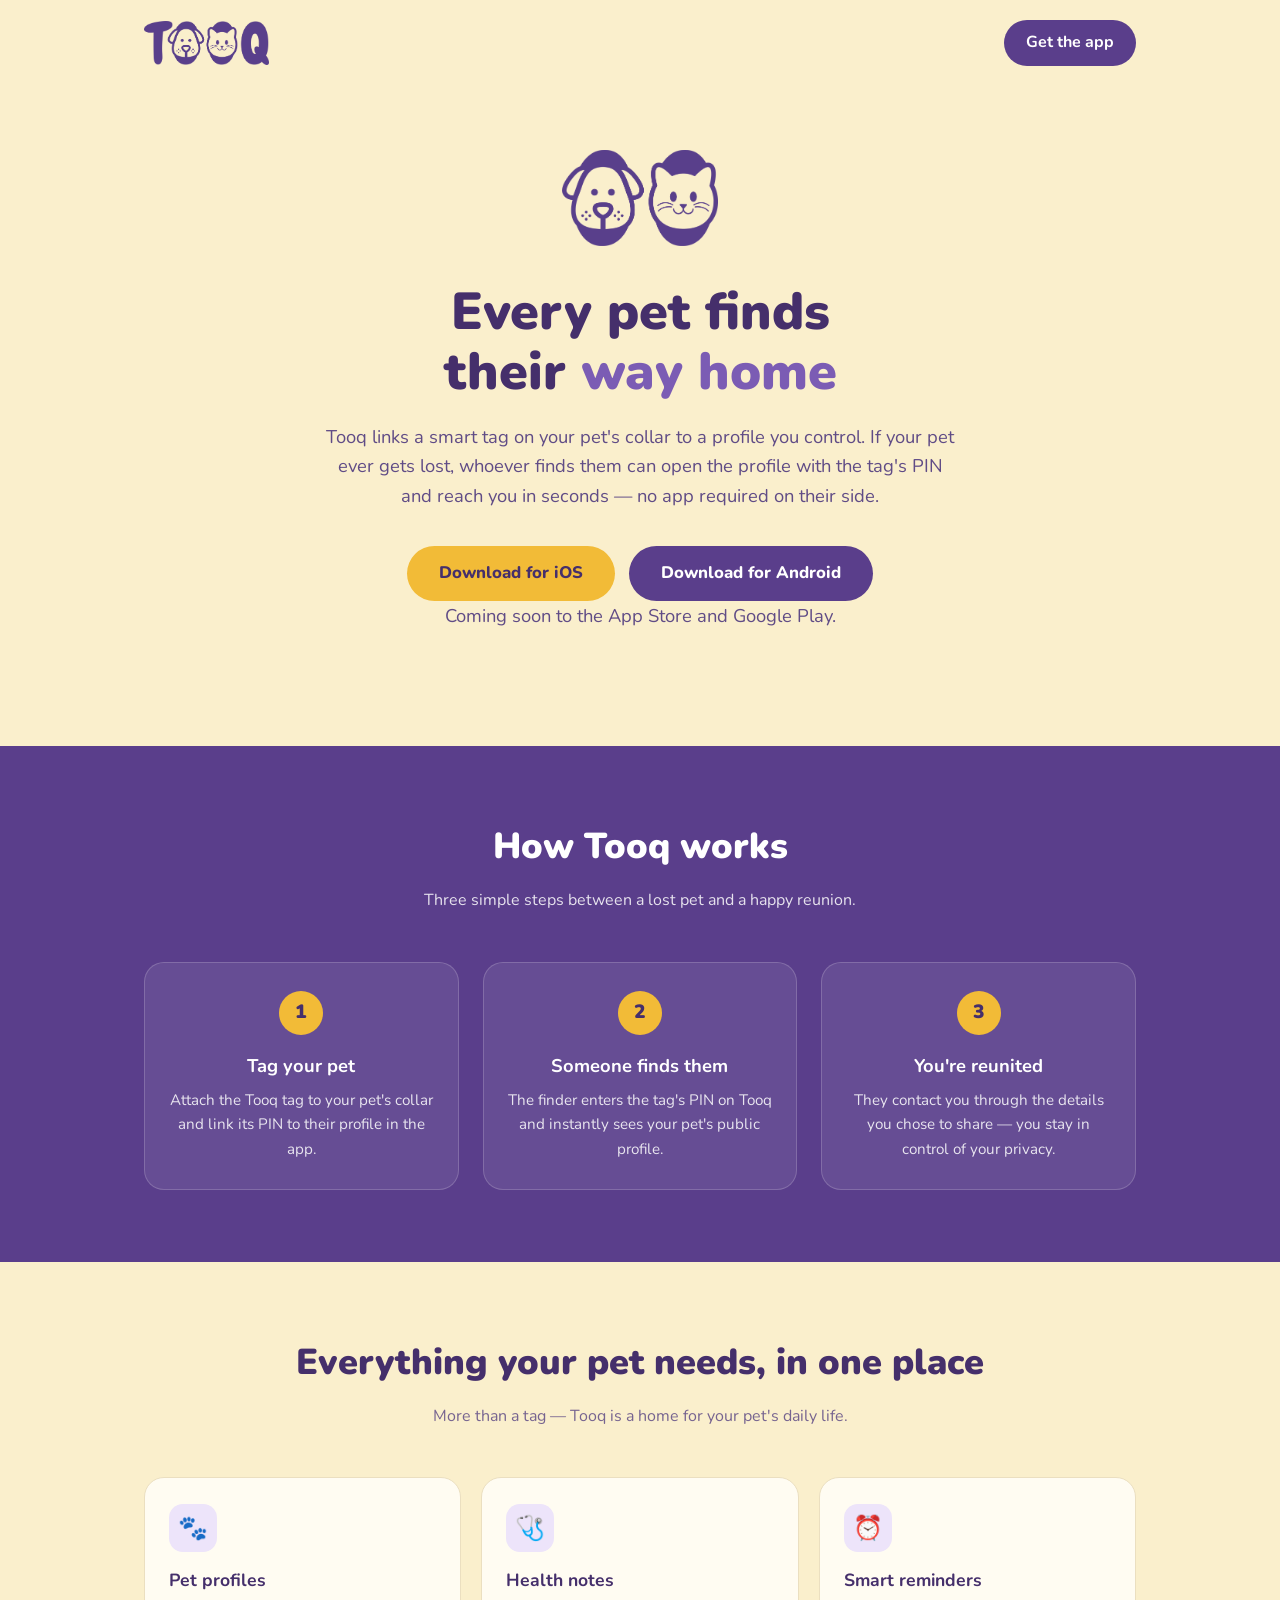
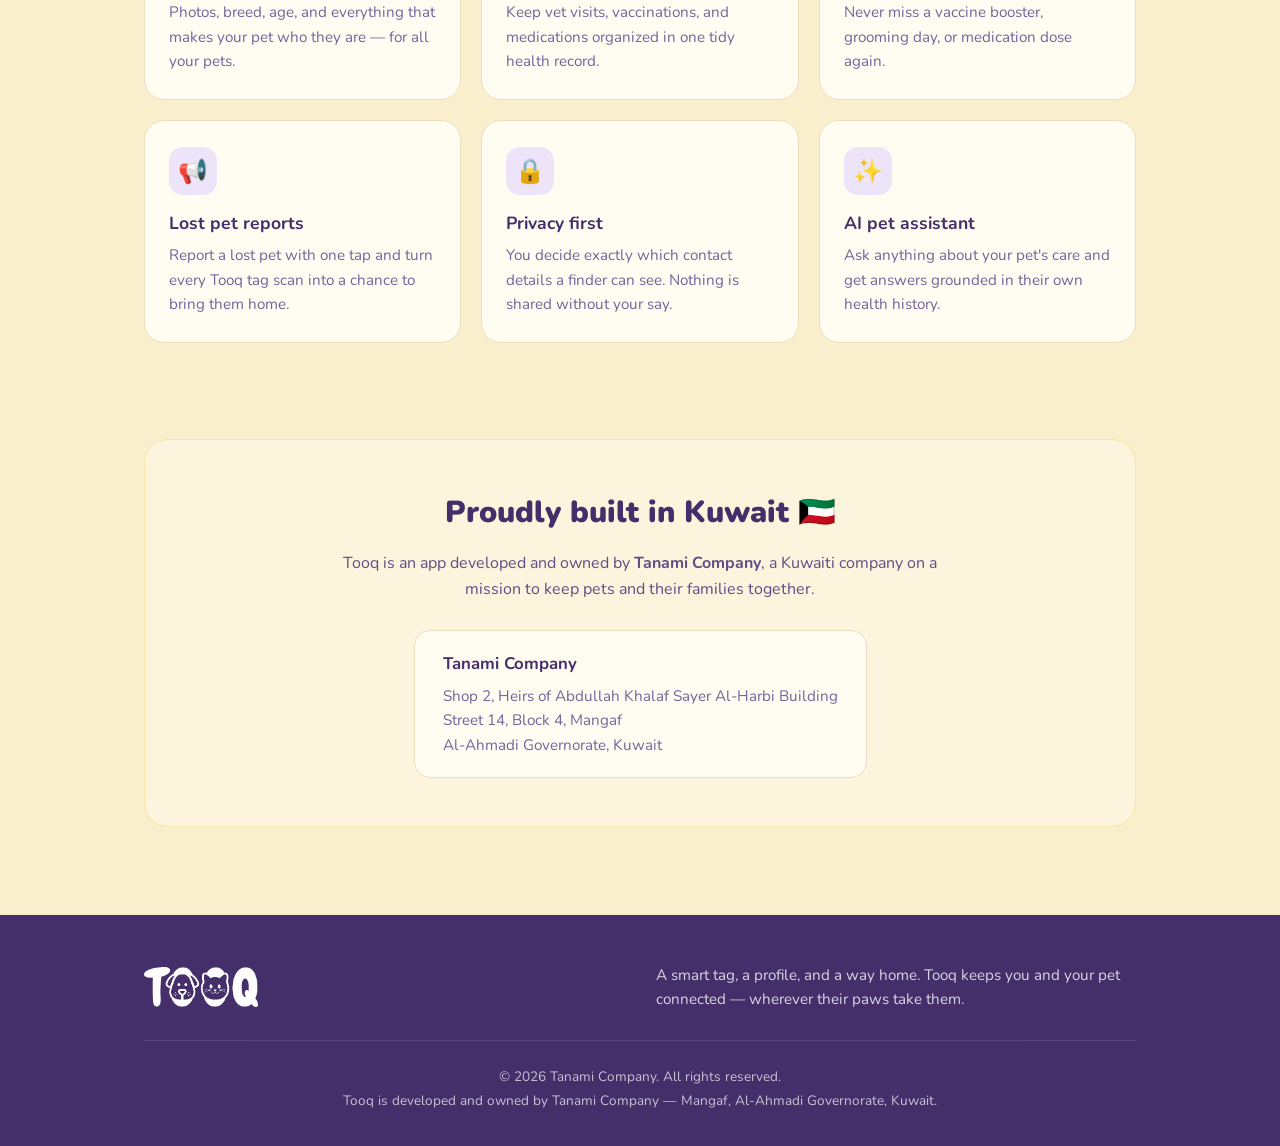
==== index.html @ 0900f96e "Tooq landing page Static landing page for the Tooq pet tracker app, served via GitHub Pages.  Co-Aut" ====
<!DOCTYPE html>
<html lang="en">
<head>
  <meta charset="UTF-8">
  <meta name="viewport" content="width=device-width, initial-scale=1.0">
  <title>Tooq — Every pet finds their way home</title>
  <meta name="description" content="Tooq is a pet tracking app: a smart tag on your pet's collar links to a public profile so whoever finds them can reach you in seconds. Developed and owned by Tanami Company, Kuwait.">
  <link rel="icon" type="image/png" href="assets/app_icon.png">
  <link rel="preconnect" href="https://fonts.googleapis.com">
  <link rel="preconnect" href="https://fonts.gstatic.com" crossorigin>
  <link href="https://fonts.googleapis.com/css2?family=Nunito:wght@400;600;700;800;900&display=swap" rel="stylesheet">
  <style>
    :root {
      --primary-dark: #452F6B;
      --primary: #5A3E8B;
      --primary-light: #7B5CB4;
      --primary-pale: #EDE4FA;
      --accent: #F2BB37;
      --accent-pale: #FCF4DC;
      --accent-soft: #F8E5A9;
      --cream: #FAEFCC;
      --card: #FFFCF2;
      --surface: #FBF5E4;
      --border-light: #EBDFC0;
      --text-secondary: #604C86;
      --text-body: #75639A;
    }

    * { margin: 0; padding: 0; box-sizing: border-box; }

    body {
      font-family: "Nunito", "Segoe UI", system-ui, sans-serif;
      background: var(--cream);
      color: var(--primary-dark);
      line-height: 1.6;
    }

    img { max-width: 100%; }

    .container {
      max-width: 1040px;
      margin: 0 auto;
      padding: 0 24px;
    }

    /* ---------- header ---------- */
    header {
      padding: 20px 0;
    }
    header .container {
      display: flex;
      align-items: center;
      justify-content: space-between;
    }
    .header-logo { height: 44px; width: auto; }
    .header-cta {
      background: var(--primary);
      color: #fff;
      text-decoration: none;
      font-weight: 700;
      padding: 10px 22px;
      border-radius: 999px;
      transition: background 0.15s ease;
    }
    .header-cta:hover { background: var(--primary-dark); }

    /* ---------- hero ---------- */
    .hero {
      padding: 64px 0 80px;
      text-align: center;
    }
    .hero-mark { height: 96px; width: auto; margin-bottom: 28px; }
    .hero h1 {
      font-size: clamp(2rem, 5vw, 3.25rem);
      font-weight: 900;
      line-height: 1.15;
      max-width: 720px;
      margin: 0 auto 20px;
    }
    .hero h1 span { color: var(--primary-light); }
    .hero p {
      font-size: 1.15rem;
      color: var(--text-secondary);
      max-width: 640px;
      margin: 0 auto 36px;
    }
    .hero-buttons {
      display: flex;
      gap: 14px;
      justify-content: center;
      flex-wrap: wrap;
    }
    .btn-primary, .btn-secondary {
      display: inline-block;
      text-decoration: none;
      font-weight: 800;
      padding: 14px 32px;
      border-radius: 999px;
      font-size: 1.05rem;
      transition: transform 0.12s ease, background 0.15s ease;
    }
    .btn-primary {
      background: var(--accent);
      color: var(--primary-dark);
    }
    .btn-primary:hover { transform: translateY(-2px); }
    .btn-secondary {
      background: var(--primary);
      color: #fff;
    }
    .btn-secondary:hover { background: var(--primary-dark); transform: translateY(-2px); }
    .hero-note {
      margin-top: 16px;
      font-size: 0.9rem;
      color: var(--text-body);
    }

    /* ---------- how it works ---------- */
    .how {
      background: var(--primary);
      color: #fff;
      padding: 72px 0;
    }
    .section-title {
      text-align: center;
      font-size: clamp(1.6rem, 3.5vw, 2.25rem);
      font-weight: 900;
      margin-bottom: 12px;
    }
    .section-sub {
      text-align: center;
      max-width: 560px;
      margin: 0 auto 48px;
      opacity: 0.85;
    }
    .steps {
      display: grid;
      grid-template-columns: repeat(auto-fit, minmax(240px, 1fr));
      gap: 24px;
    }
    .step {
      background: rgba(255, 255, 255, 0.08);
      border: 1px solid rgba(255, 255, 255, 0.18);
      border-radius: 20px;
      padding: 28px 24px;
      text-align: center;
    }
    .step-number {
      display: inline-flex;
      align-items: center;
      justify-content: center;
      width: 44px;
      height: 44px;
      border-radius: 50%;
      background: var(--accent);
      color: var(--primary-dark);
      font-weight: 900;
      font-size: 1.2rem;
      margin-bottom: 16px;
    }
    .step h3 { font-size: 1.15rem; margin-bottom: 8px; }
    .step p { font-size: 0.95rem; opacity: 0.85; }

    /* ---------- features ---------- */
    .features { padding: 72px 0; }
    .features .section-sub { color: var(--text-secondary); }
    .feature-grid {
      display: grid;
      grid-template-columns: repeat(auto-fit, minmax(280px, 1fr));
      gap: 20px;
    }
    .feature {
      background: var(--card);
      border: 1px solid var(--border-light);
      border-radius: 20px;
      padding: 26px 24px;
    }
    .feature-icon {
      display: inline-flex;
      align-items: center;
      justify-content: center;
      width: 48px;
      height: 48px;
      border-radius: 14px;
      background: var(--primary-pale);
      font-size: 1.5rem;
      margin-bottom: 14px;
    }
    .feature h3 { font-size: 1.1rem; margin-bottom: 6px; }
    .feature p { font-size: 0.95rem; color: var(--text-body); }

    /* ---------- about tanami ---------- */
    .about {
      padding: 24px 0 88px;
    }
    .about-card {
      background: var(--accent-pale);
      border: 1px solid var(--accent-soft);
      border-radius: 24px;
      padding: 48px 40px;
      text-align: center;
    }
    .about-card h2 {
      font-size: clamp(1.4rem, 3vw, 1.9rem);
      font-weight: 900;
      margin-bottom: 14px;
    }
    .about-card > p {
      color: var(--text-secondary);
      max-width: 640px;
      margin: 0 auto 28px;
    }
    .about-address {
      display: inline-block;
      background: var(--card);
      border: 1px solid var(--border-light);
      border-radius: 16px;
      padding: 20px 28px;
      text-align: left;
    }
    .about-address strong {
      display: block;
      margin-bottom: 6px;
      font-size: 1.05rem;
    }
    .about-address p {
      font-size: 0.95rem;
      color: var(--text-body);
    }

    /* ---------- footer ---------- */
    footer {
      background: var(--primary-dark);
      color: #fff;
      padding: 48px 0 32px;
    }
    .footer-top {
      display: flex;
      align-items: center;
      justify-content: space-between;
      gap: 24px;
      flex-wrap: wrap;
      margin-bottom: 28px;
    }
    .footer-logo { height: 40px; width: auto; }
    .footer-top p {
      font-size: 0.95rem;
      opacity: 0.8;
      max-width: 480px;
    }
    .footer-legal {
      border-top: 1px solid rgba(255, 255, 255, 0.15);
      padding-top: 24px;
      font-size: 0.85rem;
      opacity: 0.7;
      line-height: 1.8;
      text-align: center;
    }
  </style>
</head>
<body>

  <header>
    <div class="container">
      <img class="header-logo" src="assets/wordmark_purple.png" alt="Tooq">
      <a class="header-cta" href="#get-the-app">Get the app</a>
    </div>
  </header>

  <section class="hero">
    <div class="container">
      <img class="hero-mark" src="assets/mark_purple.png" alt="Tooq dog and cat mark">
      <h1>Every pet finds<br>their <span>way home</span></h1>
      <p>
        Tooq links a smart tag on your pet's collar to a profile you control.
        If your pet ever gets lost, whoever finds them can open the profile with
        the tag's PIN and reach you in seconds — no app required on their side.
      </p>
      <div class="hero-buttons" id="get-the-app">
        <a class="btn-primary" href="#">Download for iOS</a>
        <a class="btn-secondary" href="#">Download for Android</a>
      </div>
      <p class="hero-note">Coming soon to the App Store and Google Play.</p>
    </div>
  </section>

  <section class="how">
    <div class="container">
      <h2 class="section-title">How Tooq works</h2>
      <p class="section-sub">Three simple steps between a lost pet and a happy reunion.</p>
      <div class="steps">
        <div class="step">
          <div class="step-number">1</div>
          <h3>Tag your pet</h3>
          <p>Attach the Tooq tag to your pet's collar and link its PIN to their profile in the app.</p>
        </div>
        <div class="step">
          <div class="step-number">2</div>
          <h3>Someone finds them</h3>
          <p>The finder enters the tag's PIN on Tooq and instantly sees your pet's public profile.</p>
        </div>
        <div class="step">
          <div class="step-number">3</div>
          <h3>You're reunited</h3>
          <p>They contact you through the details you chose to share — you stay in control of your privacy.</p>
        </div>
      </div>
    </div>
  </section>

  <section class="features">
    <div class="container">
      <h2 class="section-title">Everything your pet needs, in one place</h2>
      <p class="section-sub">More than a tag — Tooq is a home for your pet's daily life.</p>
      <div class="feature-grid">
        <div class="feature">
          <div class="feature-icon">🐾</div>
          <h3>Pet profiles</h3>
          <p>Photos, breed, age, and everything that makes your pet who they are — for all your pets.</p>
        </div>
        <div class="feature">
          <div class="feature-icon">🩺</div>
          <h3>Health notes</h3>
          <p>Keep vet visits, vaccinations, and medications organized in one tidy health record.</p>
        </div>
        <div class="feature">
          <div class="feature-icon">⏰</div>
          <h3>Smart reminders</h3>
          <p>Never miss a vaccine booster, grooming day, or medication dose again.</p>
        </div>
        <div class="feature">
          <div class="feature-icon">📢</div>
          <h3>Lost pet reports</h3>
          <p>Report a lost pet with one tap and turn every Tooq tag scan into a chance to bring them home.</p>
        </div>
        <div class="feature">
          <div class="feature-icon">🔒</div>
          <h3>Privacy first</h3>
          <p>You decide exactly which contact details a finder can see. Nothing is shared without your say.</p>
        </div>
        <div class="feature">
          <div class="feature-icon">✨</div>
          <h3>AI pet assistant</h3>
          <p>Ask anything about your pet's care and get answers grounded in their own health history.</p>
        </div>
      </div>
    </div>
  </section>

  <section class="about">
    <div class="container">
      <div class="about-card">
        <h2>Proudly built in Kuwait 🇰🇼</h2>
        <p>
          Tooq is an app developed and owned by <strong>Tanami Company</strong>,
          a Kuwaiti company on a mission to keep pets and their families together.
        </p>
        <div class="about-address">
          <strong>Tanami Company</strong>
          <p>
            Shop 2, Heirs of Abdullah Khalaf Sayer Al-Harbi Building<br>
            Street 14, Block 4, Mangaf<br>
            Al-Ahmadi Governorate, Kuwait
          </p>
        </div>
      </div>
    </div>
  </section>

  <footer>
    <div class="container">
      <div class="footer-top">
        <img class="footer-logo" src="assets/wordmark_white.png" alt="Tooq">
        <p>A smart tag, a profile, and a way home. Tooq keeps you and your pet connected — wherever their paws take them.</p>
      </div>
      <div class="footer-legal">
        © 2026 Tanami Company. All rights reserved.<br>
        Tooq is developed and owned by Tanami Company — Mangaf, Al-Ahmadi Governorate, Kuwait.
      </div>
    </div>
  </footer>

</body>
</html>
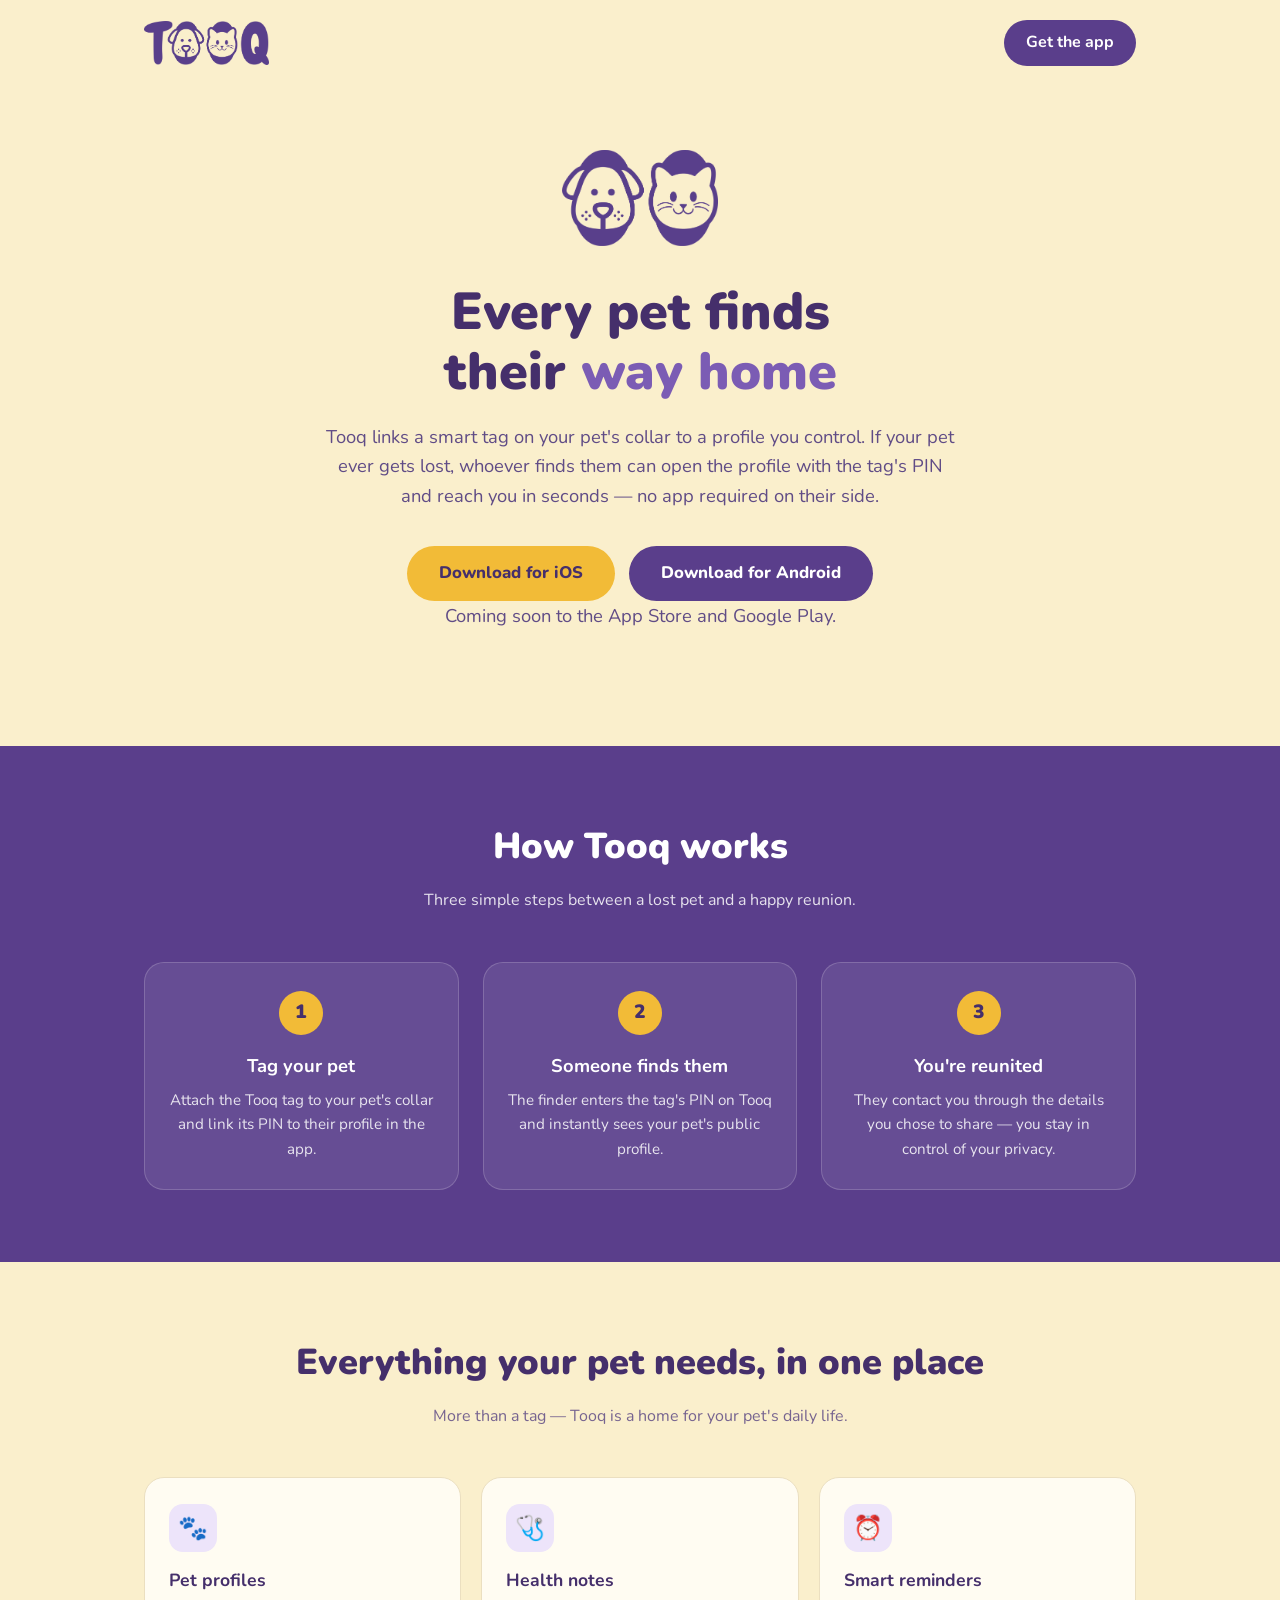
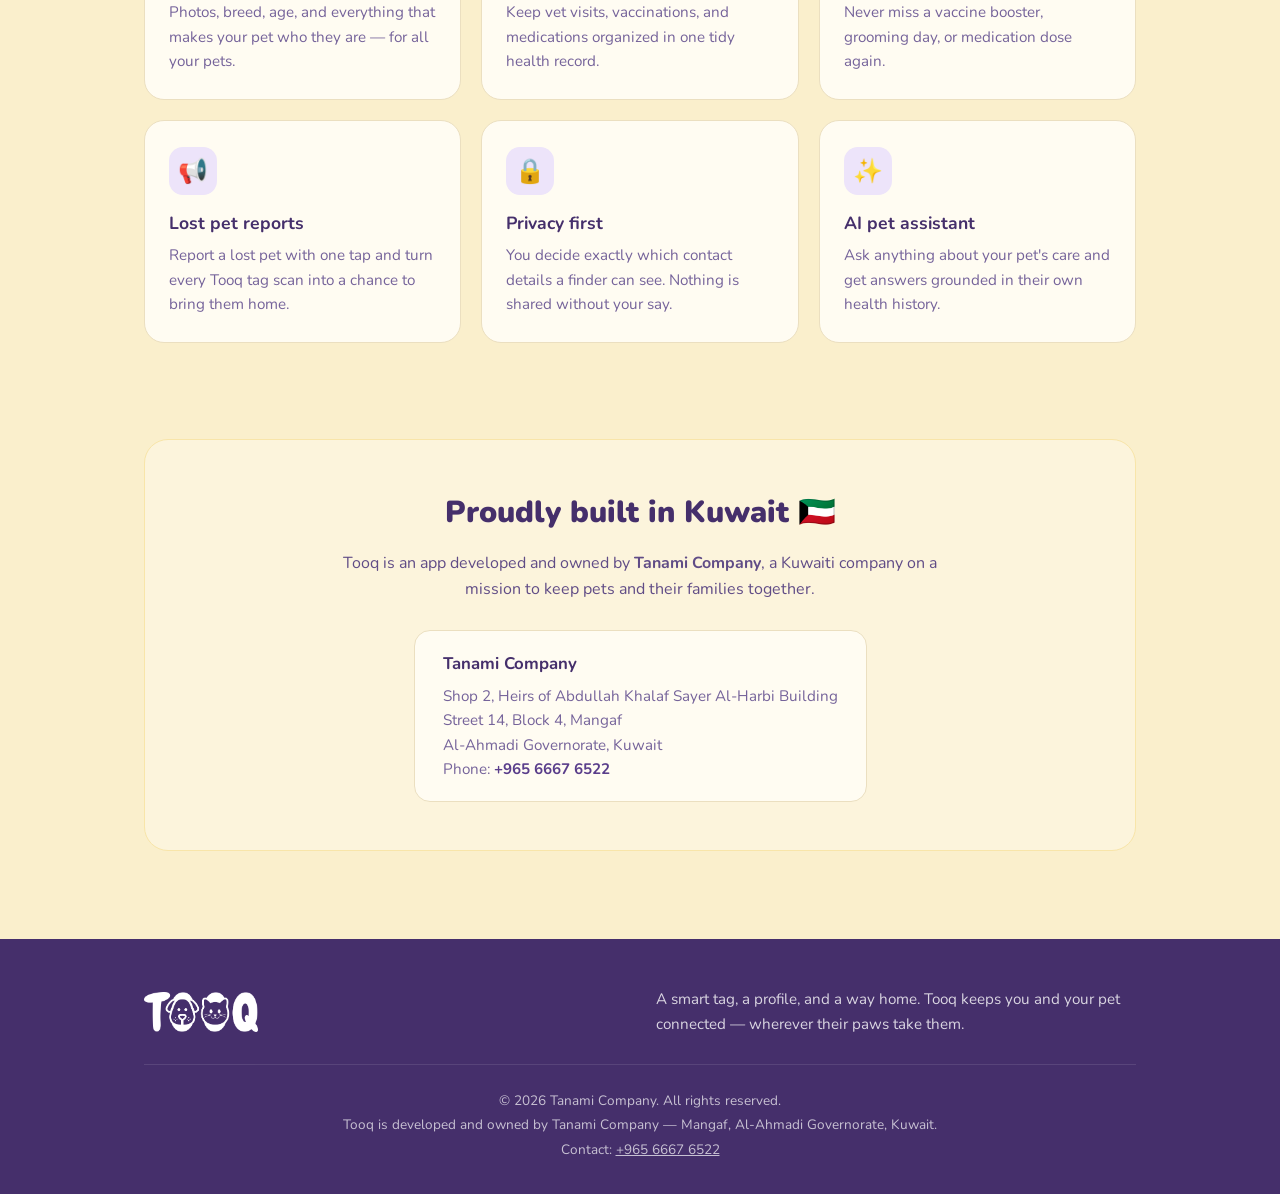
==== commit 827dda73: "Add Tanami contact phone number Co-Authored-By: Claude Fable 5 <noreply@anthropic.com>" ====
--- a/index.html
+++ b/index.html
@@ -227,6 +227,12 @@
       font-size: 0.95rem;
       color: var(--text-body);
     }
+    .about-address a {
+      color: var(--primary);
+      font-weight: 700;
+      text-decoration: none;
+    }
+    .about-address a:hover { text-decoration: underline; }
 
     /* ---------- footer ---------- */
     footer {
@@ -360,7 +366,8 @@
           <p>
             Shop 2, Heirs of Abdullah Khalaf Sayer Al-Harbi Building<br>
             Street 14, Block 4, Mangaf<br>
-            Al-Ahmadi Governorate, Kuwait
+            Al-Ahmadi Governorate, Kuwait<br>
+            Phone: <a href="tel:+96566676522">+965 6667 6522</a>
           </p>
         </div>
       </div>
@@ -375,7 +382,8 @@
       </div>
       <div class="footer-legal">
         © 2026 Tanami Company. All rights reserved.<br>
-        Tooq is developed and owned by Tanami Company — Mangaf, Al-Ahmadi Governorate, Kuwait.
+        Tooq is developed and owned by Tanami Company — Mangaf, Al-Ahmadi Governorate, Kuwait.<br>
+        Contact: <a href="tel:+96566676522" style="color: inherit;">+965 6667 6522</a>
       </div>
     </div>
   </footer>
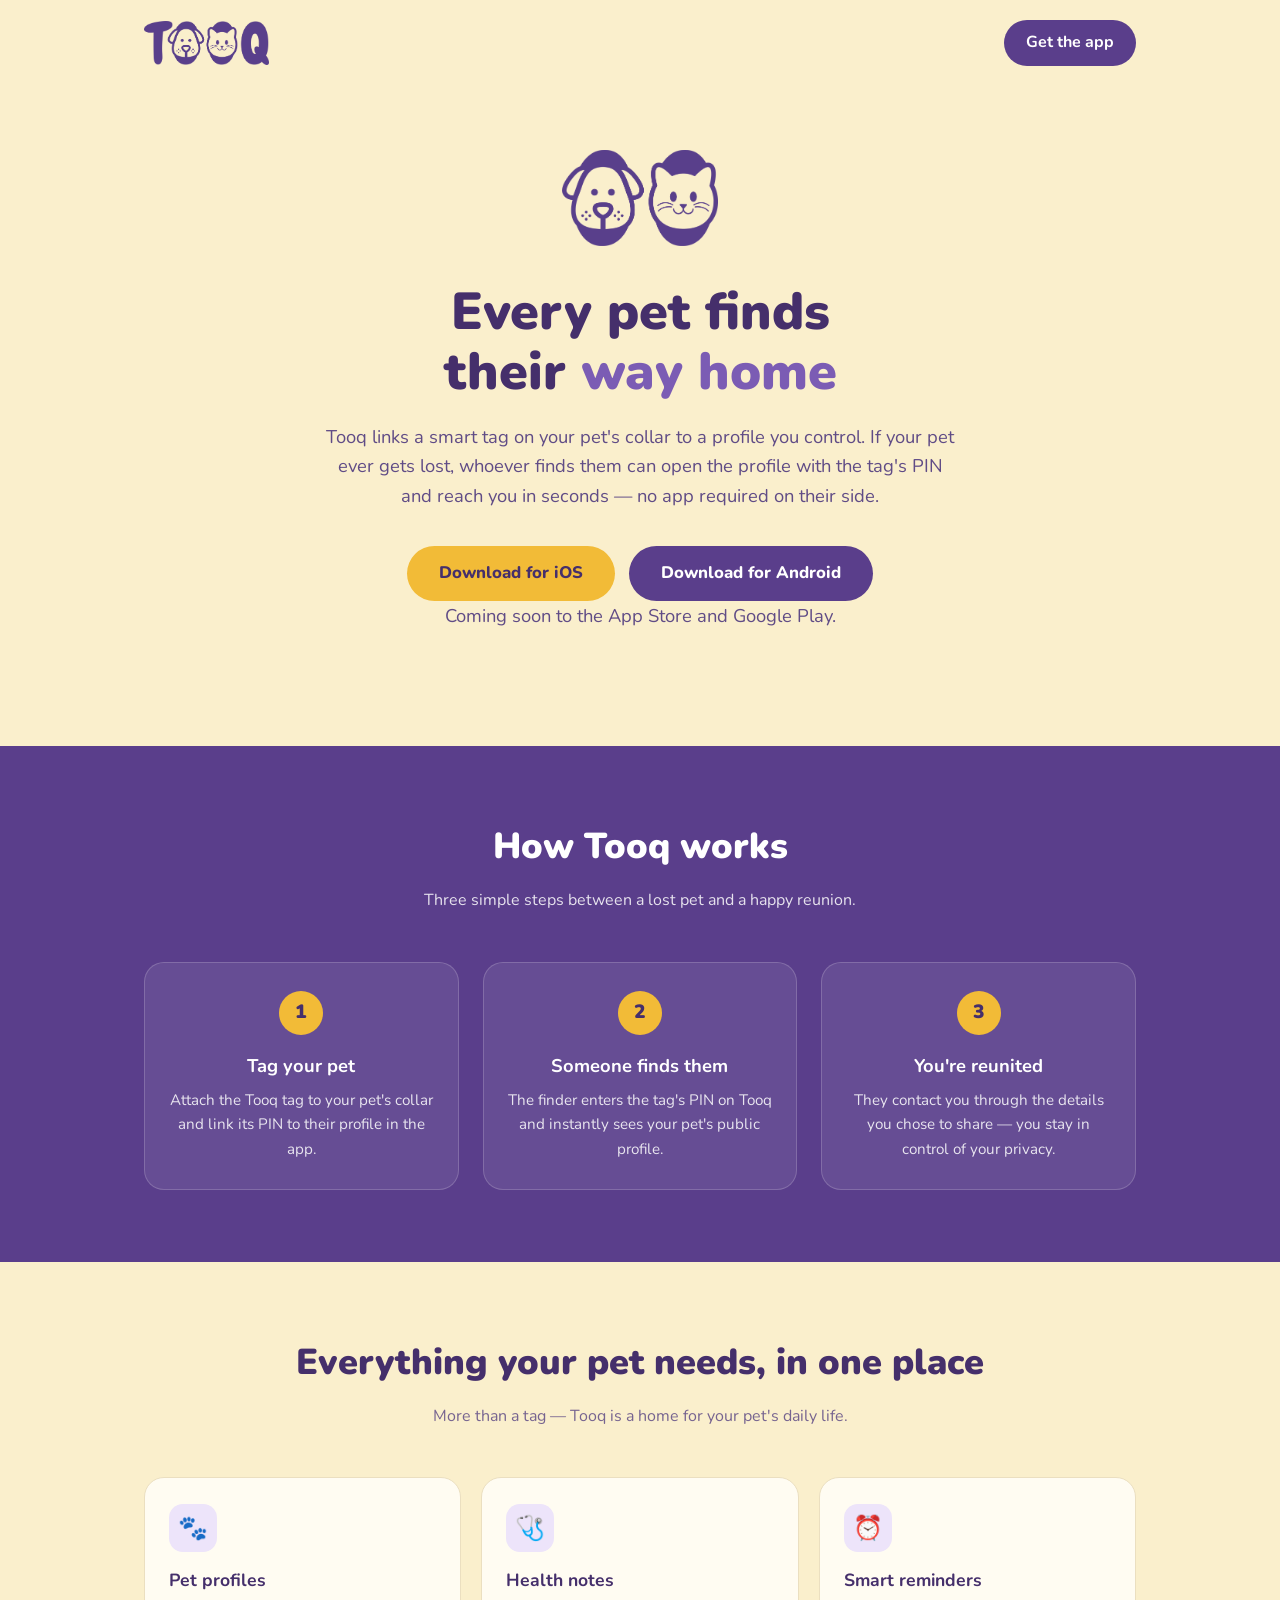
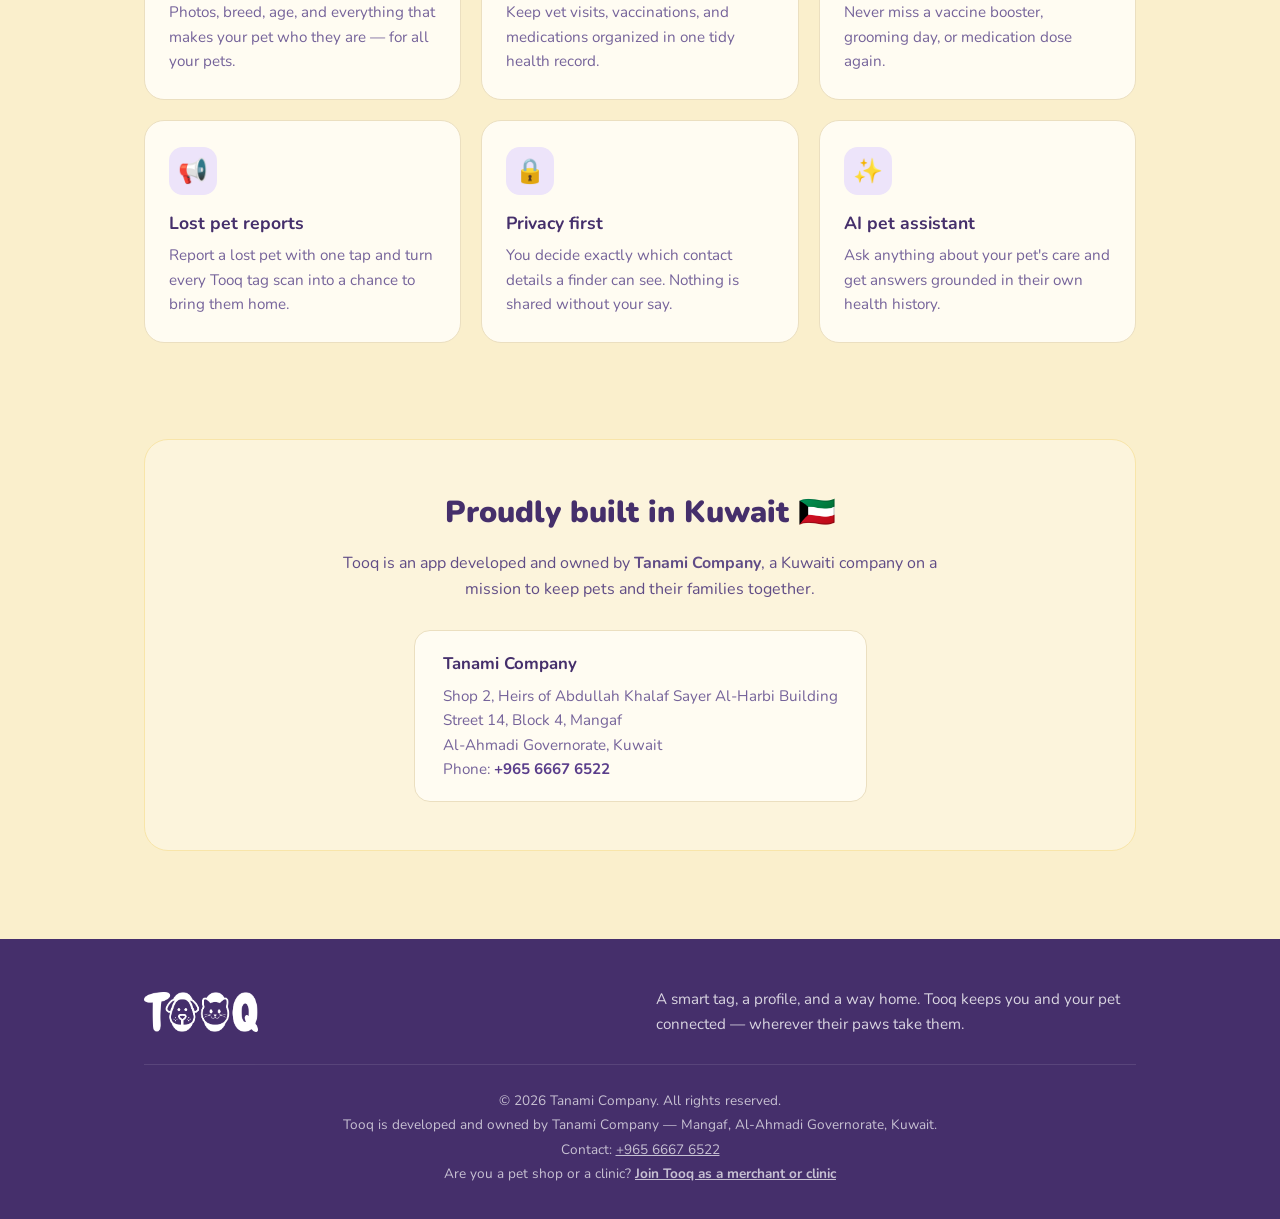
==== commit 7382b126: "merchant register" ====
--- a/index.html
+++ b/index.html
@@ -383,7 +383,8 @@
       <div class="footer-legal">
         © 2026 Tanami Company. All rights reserved.<br>
         Tooq is developed and owned by Tanami Company — Mangaf, Al-Ahmadi Governorate, Kuwait.<br>
-        Contact: <a href="tel:+96566676522" style="color: inherit;">+965 6667 6522</a>
+        Contact: <a href="tel:+96566676522" style="color: inherit;">+965 6667 6522</a><br>
+        Are you a pet shop or a clinic? <a href="register/" style="color: inherit; font-weight: 700;">Join Tooq as a merchant or clinic</a>
       </div>
     </div>
   </footer>
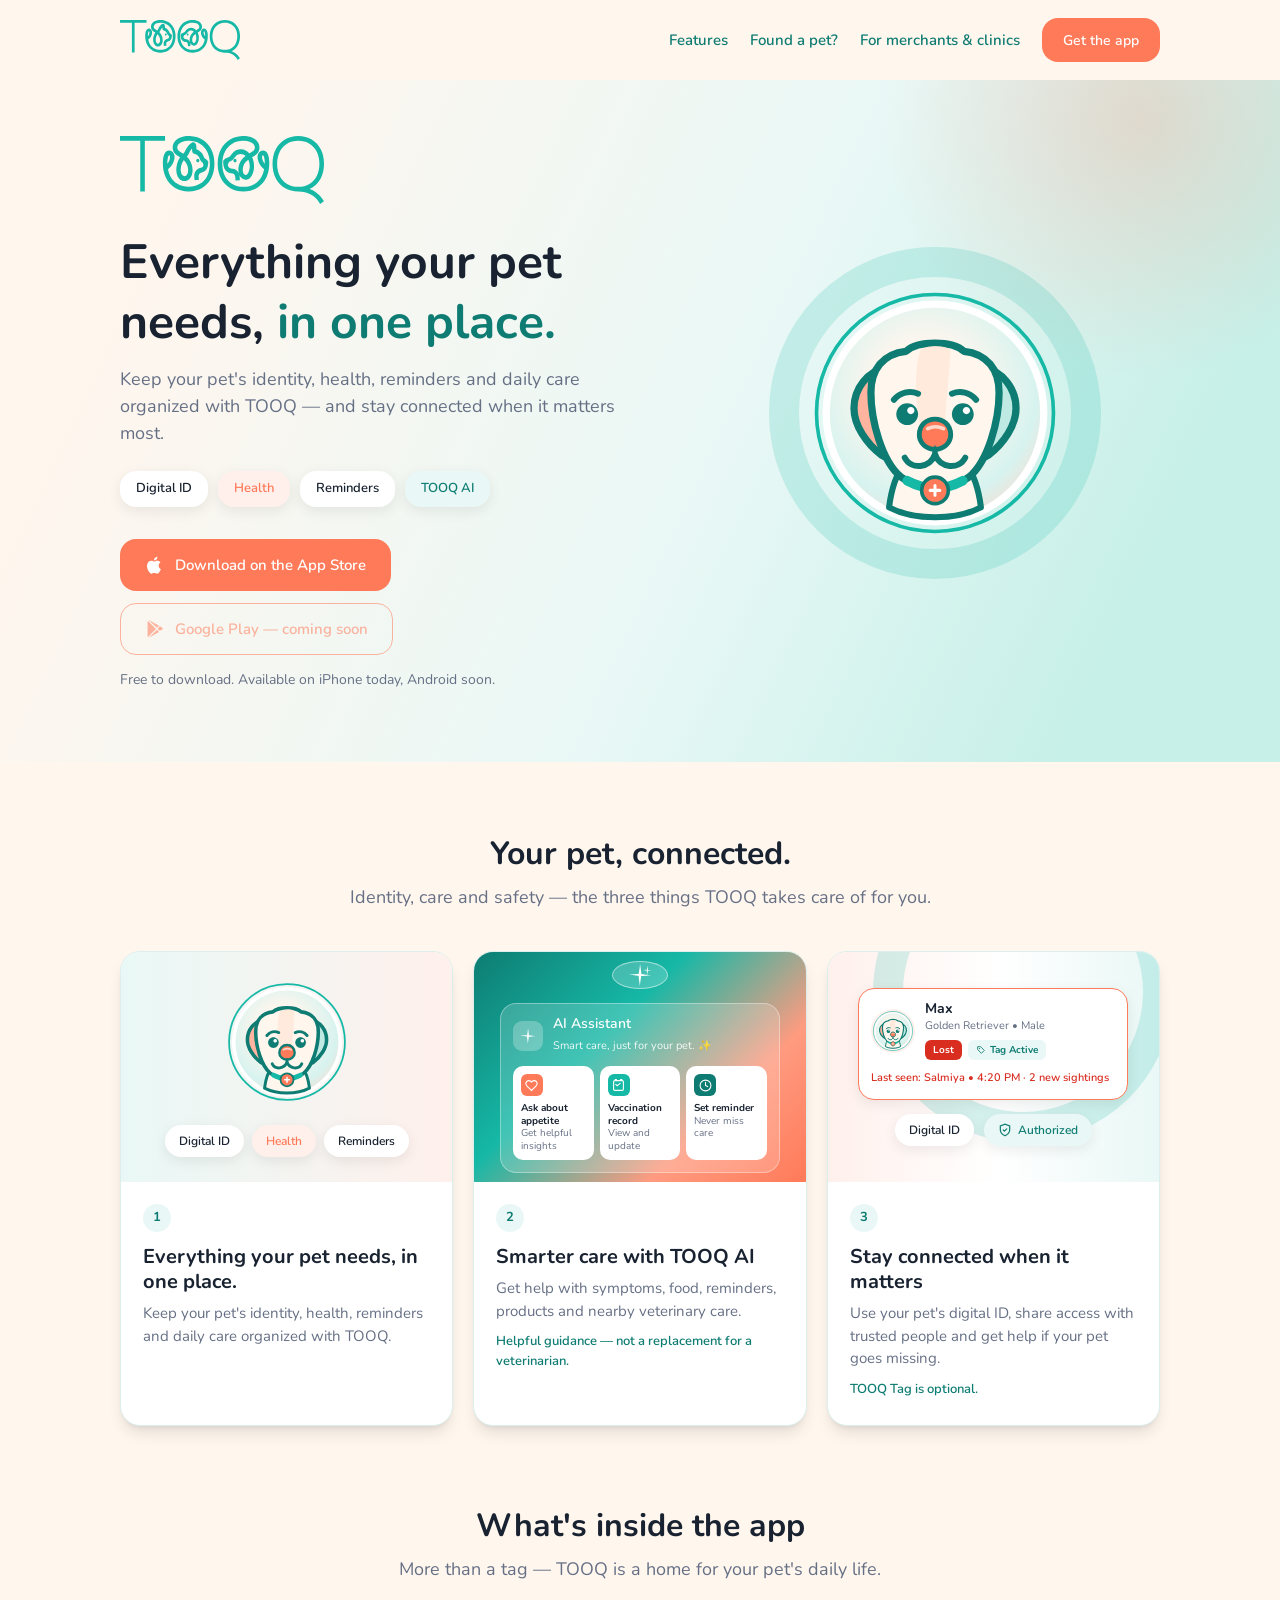
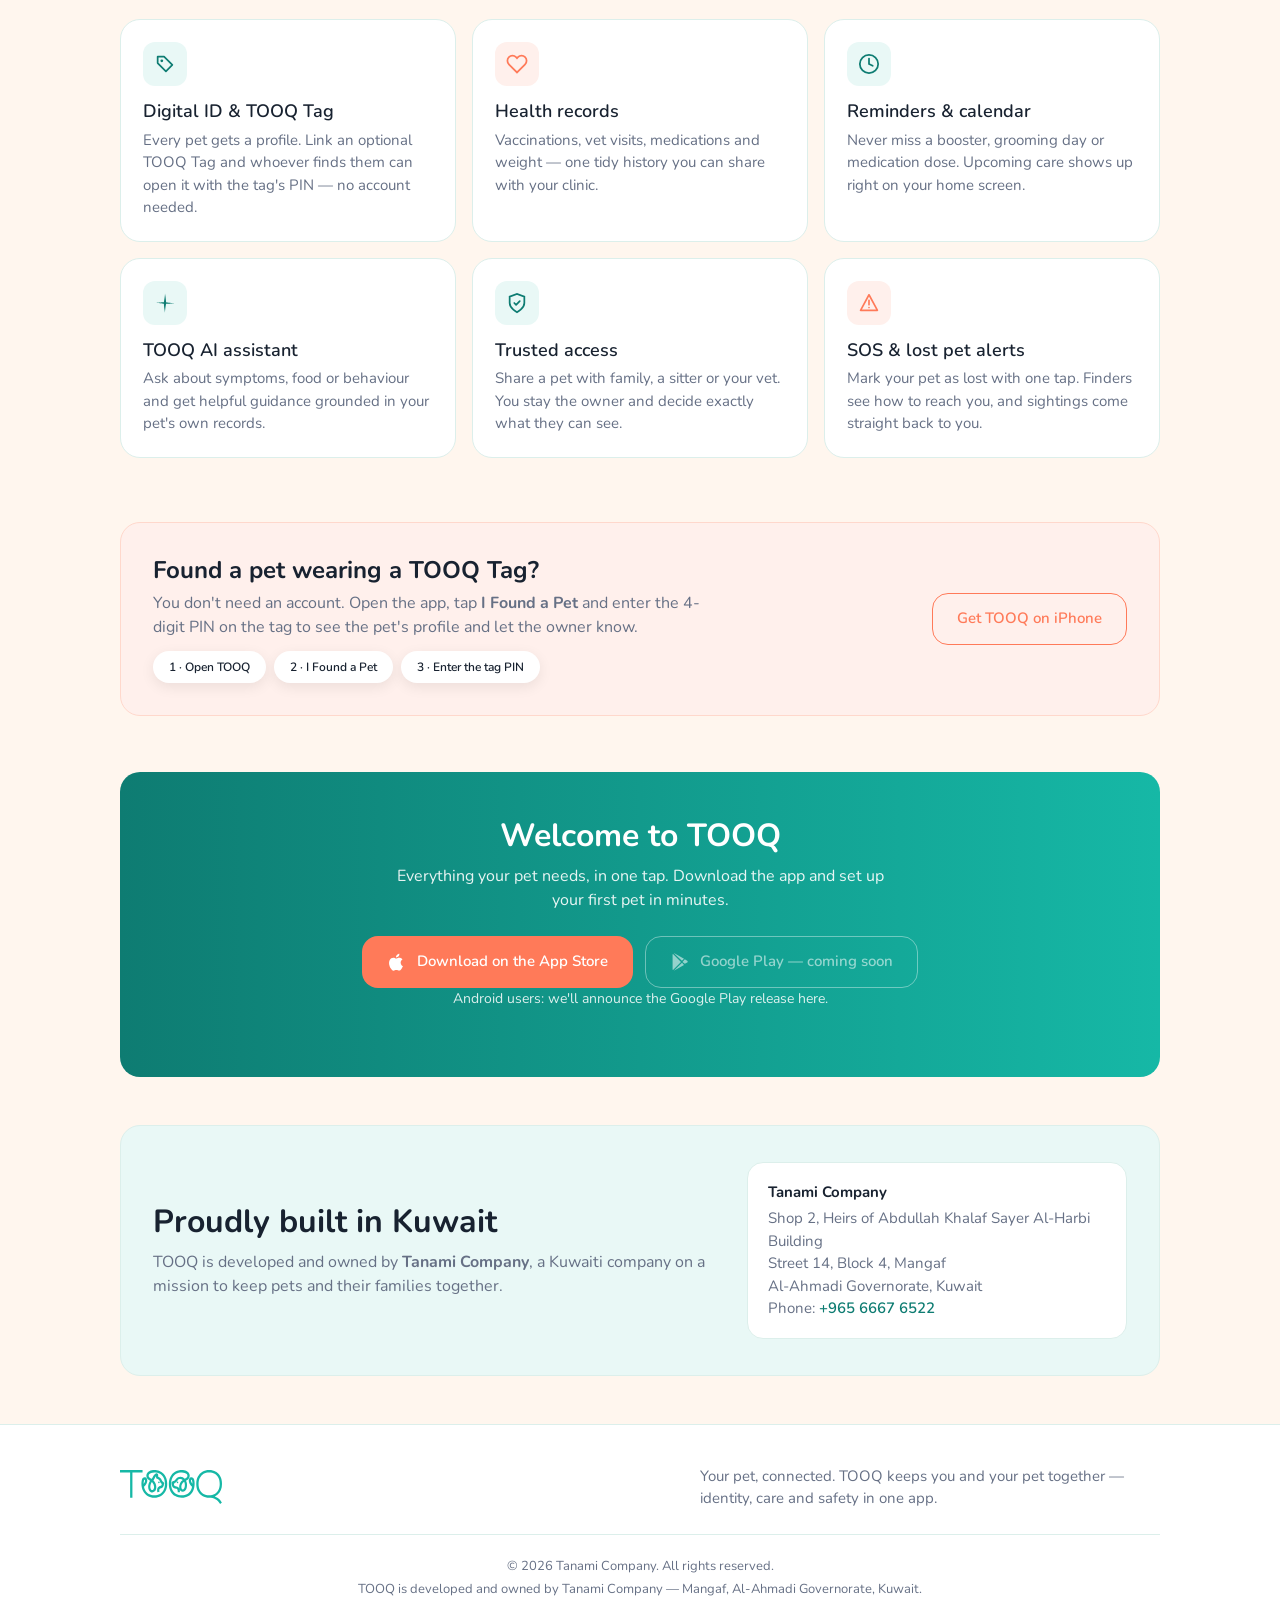
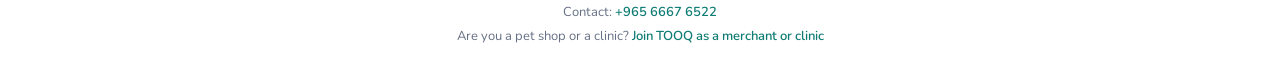
==== commit d5695b25: "new brand" ====
--- a/index.html
+++ b/index.html
@@ -3,388 +3,591 @@
 <head>
   <meta charset="UTF-8">
   <meta name="viewport" content="width=device-width, initial-scale=1.0">
-  <title>Tooq — Every pet finds their way home</title>
-  <meta name="description" content="Tooq is a pet tracking app: a smart tag on your pet's collar links to a public profile so whoever finds them can reach you in seconds. Developed and owned by Tanami Company, Kuwait.">
+  <title>TOOQ — Everything your pet needs, in one place</title>
+  <meta name="description" content="TOOQ gives your pet a digital ID, health records, reminders, an AI care assistant and a way home if they ever go missing. Developed and owned by Tanami Company, Kuwait.">
+  <meta name="theme-color" content="#FFF6EE">
+  <meta name="apple-itunes-app" content="app-id=6792516587">
+  <meta property="og:title" content="TOOQ — Your pet, connected.">
+  <meta property="og:description" content="Digital ID, health, reminders, TOOQ AI and lost-pet safety — everything your pet needs, in one app.">
+  <meta property="og:image" content="https://tooq.ai/assets/app_icon.png">
   <link rel="icon" type="image/png" href="assets/app_icon.png">
+  <link rel="apple-touch-icon" href="assets/app_icon.png">
   <link rel="preconnect" href="https://fonts.googleapis.com">
   <link rel="preconnect" href="https://fonts.gstatic.com" crossorigin>
-  <link href="https://fonts.googleapis.com/css2?family=Nunito:wght@400;600;700;800;900&display=swap" rel="stylesheet">
+  <link href="https://fonts.googleapis.com/css2?family=Nunito:wght@400;600;700&display=swap" rel="stylesheet">
+  <link rel="stylesheet" href="assets/site.css">
   <style>
-    :root {
-      --primary-dark: #452F6B;
-      --primary: #5A3E8B;
-      --primary-light: #7B5CB4;
-      --primary-pale: #EDE4FA;
-      --accent: #F2BB37;
-      --accent-pale: #FCF4DC;
-      --accent-soft: #F8E5A9;
-      --cream: #FAEFCC;
-      --card: #FFFCF2;
-      --surface: #FBF5E4;
-      --border-light: #EBDFC0;
-      --text-secondary: #604C86;
-      --text-body: #75639A;
-    }
-
-    * { margin: 0; padding: 0; box-sizing: border-box; }
-
-    body {
-      font-family: "Nunito", "Segoe UI", system-ui, sans-serif;
-      background: var(--cream);
-      color: var(--primary-dark);
-      line-height: 1.6;
-    }
-
-    img { max-width: 100%; }
-
-    .container {
-      max-width: 1040px;
-      margin: 0 auto;
-      padding: 0 24px;
-    }
-
-    /* ---------- header ---------- */
-    header {
-      padding: 20px 0;
-    }
-    header .container {
+    /* ---------- hero (Splash + Welcome, 620:1850 / 620:2035) ---------- */
+    .hero {
+      position: relative;
+      overflow: hidden;
+      background: var(--g-splash);
+      padding: 56px 0 72px;
+    }
+    /* Decoration / Coral Glow (620:1857) */
+    .hero::before {
+      content: "";
+      position: absolute;
+      top: -220px;
+      right: -120px;
+      width: 520px;
+      height: 520px;
+      border-radius: 50%;
+      background: radial-gradient(circle, rgba(255, 122, 89, 0.22) 0%, rgba(255, 122, 89, 0) 70%);
+      pointer-events: none;
+    }
+    .hero .container {
+      position: relative;
+      display: grid;
+      grid-template-columns: 1.1fr 0.9fr;
+      align-items: center;
+      gap: 40px;
+    }
+    .hero-copy .logo { height: 68px; width: auto; margin-bottom: 28px; }
+    .hero-copy h1 { margin-bottom: 14px; }
+    .hero-copy h1 span { color: var(--teal-dark); }
+    .hero-copy .lead { max-width: 520px; margin-bottom: 24px; }
+    .hero-cues { display: flex; flex-wrap: wrap; gap: 10px; margin-bottom: 32px; }
+    .store-buttons { display: flex; flex-wrap: wrap; gap: 12px; }
+    .store-buttons .btn { min-width: 220px; }
+    .store-note { margin-top: 14px; }
+
+    .hero-visual {
       display: flex;
       align-items: center;
-      justify-content: space-between;
-    }
-    .header-logo { height: 44px; width: auto; }
-    .header-cta {
-      background: var(--primary);
-      color: #fff;
-      text-decoration: none;
+      justify-content: center;
+    }
+    .avatar-frame {
+      position: relative;
+      width: min(100%, 360px);
+      aspect-ratio: 1;
+      display: flex;
+      align-items: center;
+      justify-content: center;
+    }
+    /* Safety Halo (620:1989) */
+    .avatar-frame::before {
+      content: "";
+      position: absolute;
+      inset: 4%;
+      border-radius: 50%;
+      border: 30px solid rgba(22, 184, 166, 0.18);
+    }
+    .avatar-frame img { position: relative; width: 74%; height: auto; }
+
+    @media (max-width: 860px) {
+      .hero { padding: 36px 0 56px; text-align: center; }
+      .hero .container { grid-template-columns: 1fr; gap: 12px; }
+      .hero-visual { order: -1; }
+      .avatar-frame { width: min(70vw, 280px); }
+      .hero-copy .logo { margin: 0 auto 20px; }
+      .hero-copy .lead { margin-left: auto; margin-right: auto; }
+      .hero-cues, .store-buttons { justify-content: center; }
+      .store-buttons .btn { flex: 1 1 220px; }
+    }
+
+    /* ---------- intro slides as feature story (620:1851 / 1852 / 1853) ---------- */
+    .story { padding: 72px 0 24px; }
+    .story .heading { text-align: center; max-width: 620px; margin: 0 auto 40px; }
+    .story .heading p { margin-top: 10px; }
+    .slides {
+      display: grid;
+      grid-template-columns: repeat(3, 1fr);
+      gap: 20px;
+    }
+    .slide {
+      background: var(--white);
+      border: 1px solid var(--border);
+      border-radius: var(--r-card);
+      box-shadow: var(--shadow-card);
+      overflow: hidden;
+      display: flex;
+      flex-direction: column;
+    }
+    .slide-visual {
+      height: 230px;
+      position: relative;
+      overflow: hidden;
+      display: flex;
+      align-items: center;
+      justify-content: center;
+    }
+    .slide-body { padding: 22px 22px 26px; }
+    .slide-body h3 { font-size: 1.25rem; font-weight: 700; margin-bottom: 8px; }
+    .slide-body p { color: var(--text-secondary); font-size: 0.9375rem; }
+    .slide-body .note { display: block; margin-top: 10px; }
+    .slide-num {
+      display: inline-flex;
+      align-items: center;
+      justify-content: center;
+      width: 28px; height: 28px;
+      border-radius: 50%;
+      background: var(--teal-soft);
+      color: var(--teal-dark);
+      font-size: 0.8125rem;
       font-weight: 700;
-      padding: 10px 22px;
-      border-radius: 999px;
-      transition: background 0.15s ease;
-    }
-    .header-cta:hover { background: var(--primary-dark); }
-
-    /* ---------- hero ---------- */
-    .hero {
-      padding: 64px 0 80px;
-      text-align: center;
-    }
-    .hero-mark { height: 96px; width: auto; margin-bottom: 28px; }
-    .hero h1 {
-      font-size: clamp(2rem, 5vw, 3.25rem);
-      font-weight: 900;
-      line-height: 1.15;
-      max-width: 720px;
-      margin: 0 auto 20px;
-    }
-    .hero h1 span { color: var(--primary-light); }
-    .hero p {
-      font-size: 1.15rem;
-      color: var(--text-secondary);
-      max-width: 640px;
-      margin: 0 auto 36px;
-    }
-    .hero-buttons {
-      display: flex;
-      gap: 14px;
-      justify-content: center;
-      flex-wrap: wrap;
-    }
-    .btn-primary, .btn-secondary {
-      display: inline-block;
-      text-decoration: none;
-      font-weight: 800;
-      padding: 14px 32px;
-      border-radius: 999px;
-      font-size: 1.05rem;
-      transition: transform 0.12s ease, background 0.15s ease;
-    }
-    .btn-primary {
-      background: var(--accent);
-      color: var(--primary-dark);
-    }
-    .btn-primary:hover { transform: translateY(-2px); }
-    .btn-secondary {
-      background: var(--primary);
-      color: #fff;
-    }
-    .btn-secondary:hover { background: var(--primary-dark); transform: translateY(-2px); }
-    .hero-note {
-      margin-top: 16px;
-      font-size: 0.9rem;
-      color: var(--text-body);
-    }
-
-    /* ---------- how it works ---------- */
-    .how {
-      background: var(--primary);
-      color: #fff;
-      padding: 72px 0;
-    }
-    .section-title {
-      text-align: center;
-      font-size: clamp(1.6rem, 3.5vw, 2.25rem);
-      font-weight: 900;
       margin-bottom: 12px;
     }
-    .section-sub {
-      text-align: center;
-      max-width: 560px;
-      margin: 0 auto 48px;
-      opacity: 0.85;
-    }
-    .steps {
+
+    /* slide 1 — Complete Pet Care (620:1893) */
+    .visual-care { background: var(--g-care); flex-direction: column; gap: 18px; }
+    .visual-care img { width: 130px; height: 130px; }
+    .visual-care .cues { display: flex; gap: 8px; }
+    .visual-care .chip { height: 32px; padding: 0 14px; font-size: 0.75rem; }
+
+    /* slide 2 — TOOQ AI (620:1931) */
+    .visual-ai { background: var(--g-ai); flex-direction: column; gap: 14px; padding: 18px; }
+    .spark-orb {
+      width: 56px; height: 56px;
+      border-radius: 50%;
+      background: rgba(255, 255, 255, 0.2);
+      border: 1px solid rgba(255, 255, 255, 0.5);
+      display: flex; align-items: center; justify-content: center;
+    }
+    .spark-orb svg { width: 26px; height: 26px; }
+    .ai-card {
+      width: 100%;
+      max-width: 280px;
+      background: rgba(255, 255, 255, 0.18);
+      border: 1px solid rgba(255, 255, 255, 0.35);
+      border-radius: var(--r-button);
+      padding: 12px;
+      color: var(--white);
+      backdrop-filter: blur(6px);
+    }
+    .ai-card .head { display: flex; align-items: center; gap: 10px; margin-bottom: 10px; }
+    .ai-card .head .ic {
+      width: 30px; height: 30px; border-radius: 9px;
+      background: rgba(255, 255, 255, 0.25);
+      display: flex; align-items: center; justify-content: center;
+    }
+    .ai-card .head .ic svg { width: 18px; height: 18px; }
+    .ai-card .head strong { display: block; font-size: 0.875rem; font-weight: 600; line-height: 1.2; }
+    .ai-card .head small { font-size: 0.6875rem; opacity: 0.9; }
+    .ai-tiles { display: grid; grid-template-columns: repeat(3, 1fr); gap: 6px; }
+    .ai-tile {
+      background: var(--white);
+      color: var(--text);
+      border-radius: 10px;
+      padding: 8px;
+      font-size: 0.625rem;
+      line-height: 1.25;
+    }
+    .ai-tile .ic {
+      width: 22px; height: 22px; border-radius: 6px;
+      display: flex; align-items: center; justify-content: center;
+      margin-bottom: 6px;
+    }
+    .ai-tile .ic svg { width: 13px; height: 13px; }
+    .ai-tile .ic.coral { background: var(--coral); }
+    .ai-tile .ic.teal { background: var(--teal); }
+    .ai-tile .ic.dark { background: var(--teal-dark); }
+    .ai-tile strong { display: block; font-weight: 700; }
+    .ai-tile span { color: var(--text-secondary); }
+
+    /* slide 3 — Identity & Safety (620:1988) */
+    .visual-safety { background: var(--g-safety); flex-direction: column; gap: 14px; padding: 18px; }
+    .visual-safety::before {
+      content: "";
+      position: absolute;
+      top: -110px; left: 50%;
+      width: 240px; height: 240px;
+      margin-left: -120px;
+      border-radius: 50%;
+      border: 30px solid rgba(22, 184, 166, 0.18);
+    }
+    .pet-card {
+      position: relative;
+      width: 100%;
+      max-width: 270px;
+      background: var(--white);
+      border: 1.5px solid var(--coral);
+      border-radius: var(--r-button);
+      padding: 12px;
+      box-shadow: var(--shadow-soft);
       display: grid;
-      grid-template-columns: repeat(auto-fit, minmax(240px, 1fr));
-      gap: 24px;
-    }
-    .step {
-      background: rgba(255, 255, 255, 0.08);
-      border: 1px solid rgba(255, 255, 255, 0.18);
-      border-radius: 20px;
-      padding: 28px 24px;
-      text-align: center;
-    }
-    .step-number {
-      display: inline-flex;
-      align-items: center;
-      justify-content: center;
-      width: 44px;
-      height: 44px;
-      border-radius: 50%;
-      background: var(--accent);
-      color: var(--primary-dark);
-      font-weight: 900;
-      font-size: 1.2rem;
-      margin-bottom: 16px;
-    }
-    .step h3 { font-size: 1.15rem; margin-bottom: 8px; }
-    .step p { font-size: 0.95rem; opacity: 0.85; }
-
-    /* ---------- features ---------- */
-    .features { padding: 72px 0; }
-    .features .section-sub { color: var(--text-secondary); }
+      grid-template-columns: 44px 1fr;
+      gap: 10px;
+      align-items: center;
+    }
+    .pet-card .avatar {
+      width: 44px; height: 44px; border-radius: 50%;
+      background: var(--coral-soft);
+      display: flex; align-items: center; justify-content: center;
+    }
+    .pet-card .avatar img { width: 44px; height: 44px; }
+    .pet-card .name { font-weight: 700; font-size: 0.875rem; line-height: 1.2; }
+    .pet-card .meta { font-size: 0.6875rem; color: var(--text-secondary); }
+    .pet-card .tags { display: flex; gap: 6px; margin-top: 6px; }
+    .pet-card .tag {
+      display: inline-flex; align-items: center; gap: 4px;
+      height: 20px; padding: 0 8px; border-radius: 6px;
+      font-size: 0.625rem; font-weight: 700;
+    }
+    .pet-card .tag.lost { background: var(--danger); color: var(--white); }
+    .pet-card .tag.active { background: var(--teal-soft); color: var(--teal-dark); }
+    .pet-card .tag svg { width: 10px; height: 10px; }
+    .pet-card .seen { grid-column: 1 / -1; font-size: 0.6875rem; color: var(--danger); font-weight: 600; }
+    .visual-safety .cues { position: relative; display: flex; gap: 10px; }
+    .visual-safety .chip { height: 32px; padding: 0 14px; font-size: 0.75rem; }
+    .visual-safety .chip svg { width: 14px; height: 14px; }
+
+    @media (max-width: 900px) {
+      .slides { grid-template-columns: 1fr; max-width: 420px; margin: 0 auto; }
+    }
+
+    /* ---------- feature grid ---------- */
+    .features { padding: 56px 0 24px; }
+    .features .heading { text-align: center; max-width: 620px; margin: 0 auto 36px; }
+    .features .heading p { margin-top: 10px; }
     .feature-grid {
       display: grid;
       grid-template-columns: repeat(auto-fit, minmax(280px, 1fr));
-      gap: 20px;
+      gap: 16px;
     }
     .feature {
-      background: var(--card);
-      border: 1px solid var(--border-light);
-      border-radius: 20px;
-      padding: 26px 24px;
-    }
-    .feature-icon {
-      display: inline-flex;
-      align-items: center;
-      justify-content: center;
-      width: 48px;
-      height: 48px;
-      border-radius: 14px;
-      background: var(--primary-pale);
-      font-size: 1.5rem;
+      background: var(--white);
+      border: 1px solid var(--border);
+      border-radius: var(--r-card);
+      padding: 22px;
+    }
+    .feature .ic {
+      width: 44px; height: 44px;
+      border-radius: 12px;
+      background: var(--teal-soft);
+      display: flex; align-items: center; justify-content: center;
       margin-bottom: 14px;
     }
-    .feature h3 { font-size: 1.1rem; margin-bottom: 6px; }
-    .feature p { font-size: 0.95rem; color: var(--text-body); }
-
-    /* ---------- about tanami ---------- */
-    .about {
-      padding: 24px 0 88px;
-    }
-    .about-card {
-      background: var(--accent-pale);
-      border: 1px solid var(--accent-soft);
-      border-radius: 24px;
-      padding: 48px 40px;
-      text-align: center;
-    }
-    .about-card h2 {
-      font-size: clamp(1.4rem, 3vw, 1.9rem);
-      font-weight: 900;
-      margin-bottom: 14px;
-    }
-    .about-card > p {
-      color: var(--text-secondary);
-      max-width: 640px;
-      margin: 0 auto 28px;
-    }
-    .about-address {
-      display: inline-block;
-      background: var(--card);
-      border: 1px solid var(--border-light);
-      border-radius: 16px;
-      padding: 20px 28px;
-      text-align: left;
-    }
-    .about-address strong {
-      display: block;
-      margin-bottom: 6px;
-      font-size: 1.05rem;
-    }
-    .about-address p {
-      font-size: 0.95rem;
-      color: var(--text-body);
-    }
-    .about-address a {
-      color: var(--primary);
-      font-weight: 700;
-      text-decoration: none;
-    }
-    .about-address a:hover { text-decoration: underline; }
-
-    /* ---------- footer ---------- */
-    footer {
-      background: var(--primary-dark);
-      color: #fff;
-      padding: 48px 0 32px;
-    }
-    .footer-top {
+    .feature .ic.coral { background: var(--coral-soft); }
+    .feature .ic svg { width: 22px; height: 22px; }
+    .feature h3 { margin-bottom: 6px; }
+    .feature p { font-size: 0.9375rem; color: var(--text-secondary); }
+
+    /* ---------- found a pet ---------- */
+    .found { padding: 40px 0 8px; }
+    .found-card {
+      background: var(--coral-soft);
+      border: 1px solid #FFD8CC;
+      border-radius: var(--r-card);
+      padding: 32px;
       display: flex;
       align-items: center;
       justify-content: space-between;
       gap: 24px;
       flex-wrap: wrap;
-      margin-bottom: 28px;
-    }
-    .footer-logo { height: 40px; width: auto; }
-    .footer-top p {
-      font-size: 0.95rem;
-      opacity: 0.8;
-      max-width: 480px;
-    }
-    .footer-legal {
-      border-top: 1px solid rgba(255, 255, 255, 0.15);
-      padding-top: 24px;
-      font-size: 0.85rem;
-      opacity: 0.7;
-      line-height: 1.8;
+    }
+    .found-card h2 { font-size: 1.5rem; margin-bottom: 6px; }
+    .found-card p { color: var(--text-secondary); max-width: 560px; }
+    .found-card .steps { display: flex; gap: 8px; flex-wrap: wrap; margin-top: 12px; }
+    .found-card .chip { height: 32px; font-size: 0.75rem; }
+
+    /* ---------- download band ---------- */
+    .download { padding: 48px 0 0; }
+    .download-card {
+      background: var(--g-teal-button);
+      color: var(--white);
+      border-radius: var(--r-card);
+      padding: 44px 32px;
       text-align: center;
+    }
+    .download-card h2 { margin-bottom: 8px; }
+    .download-card p { opacity: 0.9; max-width: 520px; margin: 0 auto 24px; }
+    .download-card .store-buttons { justify-content: center; }
+    .download-card .btn-ghost { color: var(--white); border-color: rgba(255, 255, 255, 0.7); }
+    .download-card .btn-ghost:hover { background: rgba(255, 255, 255, 0.12); }
+    .download-card .store-note { color: var(--white); opacity: 0.85; }
+
+    /* ---------- about ---------- */
+    .about { padding: 48px 0 8px; }
+    .about-card {
+      background: var(--teal-soft);
+      border: 1px solid var(--border);
+      border-radius: var(--r-card);
+      padding: 36px 32px;
+      display: grid;
+      grid-template-columns: 1.2fr 0.8fr;
+      gap: 24px;
+      align-items: center;
+    }
+    .about-card h2 { margin-bottom: 8px; }
+    .about-card > div > p { color: var(--text-secondary); }
+    .about-address {
+      background: var(--white);
+      border: 1px solid var(--border);
+      border-radius: var(--r-button);
+      padding: 18px 20px;
+      font-size: 0.9375rem;
+    }
+    .about-address strong { display: block; margin-bottom: 4px; }
+    .about-address p { color: var(--text-secondary); }
+    .about-address a { font-weight: 600; text-decoration: none; }
+    @media (max-width: 760px) {
+      .about-card { grid-template-columns: 1fr; }
+      .found-card, .download-card { padding: 28px 22px; }
     }
   </style>
 </head>
 <body>
 
-  <header>
+  <header class="site-header">
     <div class="container">
-      <img class="header-logo" src="assets/wordmark_purple.png" alt="Tooq">
-      <a class="header-cta" href="#get-the-app">Get the app</a>
+      <a class="logo" href="./" aria-label="TOOQ home"><img src="assets/logo.svg" alt="TOOQ"></a>
+      <nav>
+        <a href="#features">Features</a>
+        <a href="#found">Found a pet?</a>
+        <a href="register/">For merchants &amp; clinics</a>
+        <a class="btn btn-primary btn-small" href="#get-the-app">Get the app</a>
+      </nav>
     </div>
   </header>
 
-  <section class="hero">
+  <main>
+
+    <section class="hero">
+      <div class="container">
+        <div class="hero-copy">
+          <img class="logo" src="assets/logo.svg" alt="TOOQ">
+          <h1>Everything your pet needs, <span>in one place.</span></h1>
+          <p class="lead">
+            Keep your pet's identity, health, reminders and daily care organized with TOOQ —
+            and stay connected when it matters most.
+          </p>
+          <div class="hero-cues" aria-hidden="true">
+            <span class="chip">Digital ID</span>
+            <span class="chip coral">Health</span>
+            <span class="chip">Reminders</span>
+            <span class="chip teal">TOOQ AI</span>
+          </div>
+          <div class="store-buttons" id="get-the-app">
+            <a class="btn btn-primary" href="https://apps.apple.com/app/id6792516587" rel="noopener">
+              <svg viewBox="0 0 24 24" fill="currentColor" aria-hidden="true"><path d="M16.365 12.79c-.024-2.58 2.107-3.82 2.203-3.88-1.2-1.755-3.067-1.995-3.732-2.022-1.59-.16-3.1.937-3.907.937-.805 0-2.05-.914-3.37-.89-1.733.026-3.333 1.008-4.226 2.56-1.803 3.126-.46 7.754 1.295 10.29.858 1.24 1.88 2.634 3.222 2.584 1.293-.052 1.782-.837 3.346-.837 1.563 0 2.003.837 3.372.81 1.392-.026 2.274-1.263 3.126-2.508.985-1.44 1.392-2.834 1.416-2.906-.03-.013-2.718-1.043-2.745-4.138zM13.79 5.22c.713-.864 1.194-2.066 1.063-3.263-1.027.042-2.27.684-3.007 1.547-.66.764-1.238 1.987-1.083 3.16 1.146.089 2.315-.582 3.027-1.444z"/></svg>
+              Download on the App Store
+            </a>
+            <span class="btn btn-ghost" role="link" aria-disabled="true" title="Google Play version coming soon">
+              <svg viewBox="0 0 24 24" fill="currentColor" aria-hidden="true"><path d="M3.6 2.3 13.2 12 3.6 21.7c-.3-.2-.5-.6-.5-1V3.3c0-.4.2-.8.5-1zm1.3-.6c.2-.1.5-.1.8 0l11.1 6.4-2.5 2.5L5 1.7zm12.9 7.1 2.8 1.6c.9.5.9 1.7 0 2.2l-2.8 1.6L15 11.9l2.8-3.1zM4.9 22.3l9.5-9.3 2.4 2.5-11.1 6.4c-.3.2-.6.2-.8.4z"/></svg>
+              Google Play — coming soon
+            </span>
+          </div>
+          <p class="store-note supporting">Free to download. Available on iPhone today, Android soon.</p>
+        </div>
+        <div class="hero-visual" aria-hidden="true">
+          <div class="avatar-frame">
+            <img src="assets/pet_avatar.svg" alt="">
+          </div>
+        </div>
+      </div>
+    </section>
+
+    <section class="story" id="features">
+      <div class="container">
+        <div class="heading">
+          <h2>Your pet, connected.</h2>
+          <p class="lead">Identity, care and safety — the three things TOOQ takes care of for you.</p>
+        </div>
+        <div class="slides">
+
+          <article class="slide">
+            <div class="slide-visual visual-care" aria-hidden="true">
+              <img src="assets/pet_avatar.svg" alt="">
+              <div class="cues">
+                <span class="chip">Digital ID</span>
+                <span class="chip coral">Health</span>
+                <span class="chip">Reminders</span>
+              </div>
+            </div>
+            <div class="slide-body">
+              <span class="slide-num">1</span>
+              <h3>Everything your pet needs, in one place.</h3>
+              <p>Keep your pet's identity, health, reminders and daily care organized with TOOQ.</p>
+            </div>
+          </article>
+
+          <article class="slide">
+            <div class="slide-visual visual-ai" aria-hidden="true">
+              <div class="spark-orb">
+                <svg viewBox="0 0 28 28" aria-hidden="true"><path d="M14 2C14 2 15.4 9.6 15.4 13C15.4 13 23 14.4 26 14C26 14 18.4 15.4 15.4 15C15.4 15 14 22.6 14 26C14 26 12.6 18.4 12.6 15C12.6 15 5 13.6 2 14C2 14 9.6 12.6 12.6 13C12.6 13 14 5.4 14 2Z" fill="#fff"/><path opacity="0.85" d="M22 4C22 4 22.7 7.2 22.7 8.5C22.7 8.5 26 9.2 27 9C27 9 23.8 9.7 22.7 9.5C22.7 9.5 22 12.8 22 14C22 14 21.3 10.8 21.3 9.5C21.3 9.5 18 8.8 17 9C17 9 20.2 8.3 21.3 8.5C21.3 8.5 22 5.2 22 4Z" fill="#fff"/></svg>
+              </div>
+              <div class="ai-card">
+                <div class="head">
+                  <div class="ic"><svg viewBox="0 0 28 28" aria-hidden="true"><path d="M14 2C14 2 15.4 9.6 15.4 13C15.4 13 23 14.4 26 14C26 14 18.4 15.4 15.4 15C15.4 15 14 22.6 14 26C14 26 12.6 18.4 12.6 15C12.6 15 5 13.6 2 14C2 14 9.6 12.6 12.6 13C12.6 13 14 5.4 14 2Z" fill="#fff"/></svg></div>
+                  <div><strong>AI Assistant</strong><small>Smart care, just for your pet. ✨</small></div>
+                </div>
+                <div class="ai-tiles">
+                  <div class="ai-tile">
+                    <div class="ic coral"><svg viewBox="0 0 17.6 17.6" fill="none" aria-hidden="true"><path d="M15.28 3.38a4.03 4.03 0 0 0-5.7 0L8.8 4.16l-.78-.78a4.03 4.03 0 1 0-5.7 5.7l.78.78L8.8 15.57l5.7-5.7.78-.78a4.03 4.03 0 0 0 0-5.7Z" stroke="#fff" stroke-width="1.5" stroke-linecap="round"/></svg></div>
+                    <strong>Ask about appetite</strong><span>Get helpful insights</span>
+                  </div>
+                  <div class="ai-tile">
+                    <div class="ic teal"><svg viewBox="0 0 17.6 17.6" fill="none" aria-hidden="true"><path d="M13.93 2.2H13.2V.73h-1.47V2.2H5.87V.73H4.4V2.2h-.73A1.47 1.47 0 0 0 2.2 3.67v10.26c0 .81.66 1.47 1.47 1.47h10.26c.81 0 1.47-.66 1.47-1.47V3.67c0-.81-.66-1.47-1.47-1.47Z" stroke="#fff" stroke-width="1.5" stroke-linecap="round"/><path d="m5.13 7.33 1.84 1.84L11 5.87" stroke="#fff" stroke-width="1.5" stroke-linecap="round"/></svg></div>
+                    <strong>Vaccination record</strong><span>View and update</span>
+                  </div>
+                  <div class="ai-tile">
+                    <div class="ic dark"><svg viewBox="0 0 17.6 17.6" fill="none" aria-hidden="true"><circle cx="8.8" cy="8.8" r="7.33" stroke="#fff" stroke-width="1.5"/><path d="M8.8 4.4v4.4l2.93 1.47" stroke="#fff" stroke-width="1.5" stroke-linecap="round"/></svg></div>
+                    <strong>Set reminder</strong><span>Never miss care</span>
+                  </div>
+                </div>
+              </div>
+            </div>
+            <div class="slide-body">
+              <span class="slide-num">2</span>
+              <h3>Smarter care with TOOQ AI</h3>
+              <p>Get help with symptoms, food, reminders, products and nearby veterinary care.</p>
+              <span class="note">Helpful guidance — not a replacement for a veterinarian.</span>
+            </div>
+          </article>
+
+          <article class="slide">
+            <div class="slide-visual visual-safety" aria-hidden="true">
+              <div class="pet-card">
+                <div class="avatar"><img src="assets/pet_avatar.svg" alt=""></div>
+                <div>
+                  <div class="name">Max</div>
+                  <div class="meta">Golden Retriever • Male</div>
+                  <div class="tags">
+                    <span class="tag lost">Lost</span>
+                    <span class="tag active"><svg viewBox="0 0 14 14" fill="none"><path d="M11.67 7.58 7.58 11.67 2.33 6.42V2.33h4.08l5.26 5.25Z" stroke="#0E7C72" stroke-width="1.2" stroke-linejoin="round"/><circle cx="4.96" cy="4.96" r=".88" fill="#0E7C72"/></svg>Tag Active</span>
+                  </div>
+                </div>
+                <div class="seen">Last seen: Salmiya • 4:20 PM · 2 new sightings</div>
+              </div>
+              <div class="cues">
+                <span class="chip">Digital ID</span>
+                <span class="chip teal"><svg viewBox="0 0 14 14" fill="none"><path d="M7 12.83S11.67 10.5 11.67 7V2.92L7 1.17 2.33 2.92V7c0 3.5 4.67 5.83 4.67 5.83Z" stroke="#0E7C72" stroke-width="1.2"/><path d="m5.25 7 1.17 1.17 2.33-2.34" stroke="#0E7C72" stroke-width="1.2" stroke-linecap="round" stroke-linejoin="round"/></svg>Authorized</span>
+              </div>
+            </div>
+            <div class="slide-body">
+              <span class="slide-num">3</span>
+              <h3>Stay connected when it matters</h3>
+              <p>Use your pet's digital ID, share access with trusted people and get help if your pet goes missing.</p>
+              <span class="note">TOOQ Tag is optional.</span>
+            </div>
+          </article>
+
+        </div>
+      </div>
+    </section>
+
+    <section class="features">
+      <div class="container">
+        <div class="heading">
+          <h2>What's inside the app</h2>
+          <p class="lead">More than a tag — TOOQ is a home for your pet's daily life.</p>
+        </div>
+        <div class="feature-grid">
+
+          <div class="feature">
+            <div class="ic"><svg viewBox="0 0 14 14" fill="none" aria-hidden="true"><path d="M11.67 7.58 7.58 11.67 2.33 6.42V2.33h4.08l5.26 5.25Z" stroke="#0E7C72" stroke-width="1.1" stroke-linejoin="round"/><circle cx="4.96" cy="4.96" r=".88" fill="#0E7C72"/></svg></div>
+            <h3>Digital ID &amp; TOOQ Tag</h3>
+            <p>Every pet gets a profile. Link an optional TOOQ Tag and whoever finds them can open it with the tag's PIN — no account needed.</p>
+          </div>
+
+          <div class="feature">
+            <div class="ic coral"><svg viewBox="0 0 17.6 17.6" fill="none" aria-hidden="true"><path d="M15.28 3.38a4.03 4.03 0 0 0-5.7 0L8.8 4.16l-.78-.78a4.03 4.03 0 1 0-5.7 5.7l.78.78L8.8 15.57l5.7-5.7.78-.78a4.03 4.03 0 0 0 0-5.7Z" stroke="#FF7A59" stroke-width="1.4" stroke-linecap="round"/></svg></div>
+            <h3>Health records</h3>
+            <p>Vaccinations, vet visits, medications and weight — one tidy history you can share with your clinic.</p>
+          </div>
+
+          <div class="feature">
+            <div class="ic"><svg viewBox="0 0 17.6 17.6" fill="none" aria-hidden="true"><circle cx="8.8" cy="8.8" r="7.33" stroke="#0E7C72" stroke-width="1.4"/><path d="M8.8 4.4v4.4l2.93 1.47" stroke="#0E7C72" stroke-width="1.4" stroke-linecap="round"/></svg></div>
+            <h3>Reminders &amp; calendar</h3>
+            <p>Never miss a booster, grooming day or medication dose. Upcoming care shows up right on your home screen.</p>
+          </div>
+
+          <div class="feature">
+            <div class="ic"><svg viewBox="0 0 28 28" aria-hidden="true"><path d="M14 2C14 2 15.4 9.6 15.4 13C15.4 13 23 14.4 26 14C26 14 18.4 15.4 15.4 15C15.4 15 14 22.6 14 26C14 26 12.6 18.4 12.6 15C12.6 15 5 13.6 2 14C2 14 9.6 12.6 12.6 13C12.6 13 14 5.4 14 2Z" fill="#0E7C72"/></svg></div>
+            <h3>TOOQ AI assistant</h3>
+            <p>Ask about symptoms, food or behaviour and get helpful guidance grounded in your pet's own records.</p>
+          </div>
+
+          <div class="feature">
+            <div class="ic"><svg viewBox="0 0 14 14" fill="none" aria-hidden="true"><path d="M7 12.83S11.67 10.5 11.67 7V2.92L7 1.17 2.33 2.92V7c0 3.5 4.67 5.83 4.67 5.83Z" stroke="#0E7C72" stroke-width="1.1"/><path d="m5.25 7 1.17 1.17 2.33-2.34" stroke="#0E7C72" stroke-width="1.1" stroke-linecap="round" stroke-linejoin="round"/></svg></div>
+            <h3>Trusted access</h3>
+            <p>Share a pet with family, a sitter or your vet. You stay the owner and decide exactly what they can see.</p>
+          </div>
+
+          <div class="feature">
+            <div class="ic coral"><svg viewBox="0 0 32 32" fill="none" aria-hidden="true"><path d="M16 4 3.73 26.67h24.54L16 4Z" stroke="#FF7A59" stroke-width="2.4" stroke-linejoin="round"/><path d="M16 12v6.67M16 22.67h.01" stroke="#FF7A59" stroke-width="2.4" stroke-linecap="round"/></svg></div>
+            <h3>SOS &amp; lost pet alerts</h3>
+            <p>Mark your pet as lost with one tap. Finders see how to reach you, and sightings come straight back to you.</p>
+          </div>
+
+        </div>
+      </div>
+    </section>
+
+    <section class="found" id="found">
+      <div class="container">
+        <div class="found-card">
+          <div>
+            <h2>Found a pet wearing a TOOQ Tag?</h2>
+            <p>You don't need an account. Open the app, tap <strong>I Found a Pet</strong> and enter the 4-digit PIN on the tag to see the pet's profile and let the owner know.</p>
+            <div class="steps" aria-hidden="true">
+              <span class="chip">1 · Open TOOQ</span>
+              <span class="chip">2 · I Found a Pet</span>
+              <span class="chip">3 · Enter the tag PIN</span>
+            </div>
+          </div>
+          <a class="btn btn-ghost" href="https://apps.apple.com/app/id6792516587" rel="noopener">Get TOOQ on iPhone</a>
+        </div>
+      </div>
+    </section>
+
+    <section class="download">
+      <div class="container">
+        <div class="download-card">
+          <h2>Welcome to TOOQ</h2>
+          <p>Everything your pet needs, in one tap. Download the app and set up your first pet in minutes.</p>
+          <div class="store-buttons">
+            <a class="btn btn-primary" href="https://apps.apple.com/app/id6792516587" rel="noopener">
+              <svg viewBox="0 0 24 24" fill="currentColor" aria-hidden="true"><path d="M16.365 12.79c-.024-2.58 2.107-3.82 2.203-3.88-1.2-1.755-3.067-1.995-3.732-2.022-1.59-.16-3.1.937-3.907.937-.805 0-2.05-.914-3.37-.89-1.733.026-3.333 1.008-4.226 2.56-1.803 3.126-.46 7.754 1.295 10.29.858 1.24 1.88 2.634 3.222 2.584 1.293-.052 1.782-.837 3.346-.837 1.563 0 2.003.837 3.372.81 1.392-.026 2.274-1.263 3.126-2.508.985-1.44 1.392-2.834 1.416-2.906-.03-.013-2.718-1.043-2.745-4.138zM13.79 5.22c.713-.864 1.194-2.066 1.063-3.263-1.027.042-2.27.684-3.007 1.547-.66.764-1.238 1.987-1.083 3.16 1.146.089 2.315-.582 3.027-1.444z"/></svg>
+              Download on the App Store
+            </a>
+            <span class="btn btn-ghost" role="link" aria-disabled="true" title="Google Play version coming soon">
+              <svg viewBox="0 0 24 24" fill="currentColor" aria-hidden="true"><path d="M3.6 2.3 13.2 12 3.6 21.7c-.3-.2-.5-.6-.5-1V3.3c0-.4.2-.8.5-1zm1.3-.6c.2-.1.5-.1.8 0l11.1 6.4-2.5 2.5L5 1.7zm12.9 7.1 2.8 1.6c.9.5.9 1.7 0 2.2l-2.8 1.6L15 11.9l2.8-3.1zM4.9 22.3l9.5-9.3 2.4 2.5-11.1 6.4c-.3.2-.6.2-.8.4z"/></svg>
+              Google Play — coming soon
+            </span>
+          </div>
+          <p class="store-note supporting">Android users: we'll announce the Google Play release here.</p>
+        </div>
+      </div>
+    </section>
+
+    <section class="about">
+      <div class="container">
+        <div class="about-card">
+          <div>
+            <h2>Proudly built in Kuwait</h2>
+            <p>
+              TOOQ is developed and owned by <strong>Tanami Company</strong>, a Kuwaiti company
+              on a mission to keep pets and their families together.
+            </p>
+          </div>
+          <div class="about-address">
+            <strong>Tanami Company</strong>
+            <p>
+              Shop 2, Heirs of Abdullah Khalaf Sayer Al-Harbi Building<br>
+              Street 14, Block 4, Mangaf<br>
+              Al-Ahmadi Governorate, Kuwait<br>
+              Phone: <a href="tel:+96566676522">+965 6667 6522</a>
+            </p>
+          </div>
+        </div>
+      </div>
+    </section>
+
+  </main>
+
+  <footer class="site-footer">
     <div class="container">
-      <img class="hero-mark" src="assets/mark_purple.png" alt="Tooq dog and cat mark">
-      <h1>Every pet finds<br>their <span>way home</span></h1>
-      <p>
-        Tooq links a smart tag on your pet's collar to a profile you control.
-        If your pet ever gets lost, whoever finds them can open the profile with
-        the tag's PIN and reach you in seconds — no app required on their side.
-      </p>
-      <div class="hero-buttons" id="get-the-app">
-        <a class="btn-primary" href="#">Download for iOS</a>
-        <a class="btn-secondary" href="#">Download for Android</a>
-      </div>
-      <p class="hero-note">Coming soon to the App Store and Google Play.</p>
-    </div>
-  </section>
-
-  <section class="how">
-    <div class="container">
-      <h2 class="section-title">How Tooq works</h2>
-      <p class="section-sub">Three simple steps between a lost pet and a happy reunion.</p>
-      <div class="steps">
-        <div class="step">
-          <div class="step-number">1</div>
-          <h3>Tag your pet</h3>
-          <p>Attach the Tooq tag to your pet's collar and link its PIN to their profile in the app.</p>
-        </div>
-        <div class="step">
-          <div class="step-number">2</div>
-          <h3>Someone finds them</h3>
-          <p>The finder enters the tag's PIN on Tooq and instantly sees your pet's public profile.</p>
-        </div>
-        <div class="step">
-          <div class="step-number">3</div>
-          <h3>You're reunited</h3>
-          <p>They contact you through the details you chose to share — you stay in control of your privacy.</p>
-        </div>
-      </div>
-    </div>
-  </section>
-
-  <section class="features">
-    <div class="container">
-      <h2 class="section-title">Everything your pet needs, in one place</h2>
-      <p class="section-sub">More than a tag — Tooq is a home for your pet's daily life.</p>
-      <div class="feature-grid">
-        <div class="feature">
-          <div class="feature-icon">🐾</div>
-          <h3>Pet profiles</h3>
-          <p>Photos, breed, age, and everything that makes your pet who they are — for all your pets.</p>
-        </div>
-        <div class="feature">
-          <div class="feature-icon">🩺</div>
-          <h3>Health notes</h3>
-          <p>Keep vet visits, vaccinations, and medications organized in one tidy health record.</p>
-        </div>
-        <div class="feature">
-          <div class="feature-icon">⏰</div>
-          <h3>Smart reminders</h3>
-          <p>Never miss a vaccine booster, grooming day, or medication dose again.</p>
-        </div>
-        <div class="feature">
-          <div class="feature-icon">📢</div>
-          <h3>Lost pet reports</h3>
-          <p>Report a lost pet with one tap and turn every Tooq tag scan into a chance to bring them home.</p>
-        </div>
-        <div class="feature">
-          <div class="feature-icon">🔒</div>
-          <h3>Privacy first</h3>
-          <p>You decide exactly which contact details a finder can see. Nothing is shared without your say.</p>
-        </div>
-        <div class="feature">
-          <div class="feature-icon">✨</div>
-          <h3>AI pet assistant</h3>
-          <p>Ask anything about your pet's care and get answers grounded in their own health history.</p>
-        </div>
-      </div>
-    </div>
-  </section>
-
-  <section class="about">
-    <div class="container">
-      <div class="about-card">
-        <h2>Proudly built in Kuwait 🇰🇼</h2>
-        <p>
-          Tooq is an app developed and owned by <strong>Tanami Company</strong>,
-          a Kuwaiti company on a mission to keep pets and their families together.
-        </p>
-        <div class="about-address">
-          <strong>Tanami Company</strong>
-          <p>
-            Shop 2, Heirs of Abdullah Khalaf Sayer Al-Harbi Building<br>
-            Street 14, Block 4, Mangaf<br>
-            Al-Ahmadi Governorate, Kuwait<br>
-            Phone: <a href="tel:+96566676522">+965 6667 6522</a>
-          </p>
-        </div>
-      </div>
-    </div>
-  </section>
-
-  <footer>
-    <div class="container">
-      <div class="footer-top">
-        <img class="footer-logo" src="assets/wordmark_white.png" alt="Tooq">
-        <p>A smart tag, a profile, and a way home. Tooq keeps you and your pet connected — wherever their paws take them.</p>
-      </div>
-      <div class="footer-legal">
+      <div class="top">
+        <img class="logo" src="assets/logo.svg" alt="TOOQ">
+        <p>Your pet, connected. TOOQ keeps you and your pet together — identity, care and safety in one app.</p>
+      </div>
+      <div class="legal">
         © 2026 Tanami Company. All rights reserved.<br>
-        Tooq is developed and owned by Tanami Company — Mangaf, Al-Ahmadi Governorate, Kuwait.<br>
-        Contact: <a href="tel:+96566676522" style="color: inherit;">+965 6667 6522</a><br>
-        Are you a pet shop or a clinic? <a href="register/" style="color: inherit; font-weight: 700;">Join Tooq as a merchant or clinic</a>
+        TOOQ is developed and owned by Tanami Company — Mangaf, Al-Ahmadi Governorate, Kuwait.<br>
+        Contact: <a href="tel:+96566676522">+965 6667 6522</a><br>
+        Are you a pet shop or a clinic? <a href="register/">Join TOOQ as a merchant or clinic</a>
       </div>
     </div>
   </footer>
--- a/assets/site.css
+++ b/assets/site.css
@@ -0,0 +1,190 @@
+/*
+ * TOOQ website — shared styles.
+ * Tokens mirror the app's lib/core/theme (Figma "TOOQ official visual system").
+ * Do not invent colours: everything below is one of the Figma paint styles.
+ */
+:root {
+  /* Brand */
+  --teal: #16B8A6;
+  --teal-dark: #0E7C72;
+  --coral: #FF7A59;
+  --coral-light: #FF9B80;
+  /* Surfaces */
+  --cream: #FFF6EE;
+  --white: #FFFFFF;
+  --teal-soft: #E9F8F6;
+  --mint: #C7F0E8;
+  --coral-soft: #FFF0EC;
+  /* Text */
+  --text: #182230;
+  --text-secondary: #667085;
+  /* Border */
+  --border: #DCEFEB;
+  /* Semantic */
+  --success: #12B76A;
+  --danger: #D92D20;
+  --danger-soft: #FEF3F2;
+  /* Shape (AppRadius) */
+  --r-button: 16px;
+  --r-card: 20px;
+  --r-input: 12px;
+  --r-pill: 999px;
+  /* Elevation (AppShadows.card / soft) */
+  --shadow-card: 0 4px 6px -4px rgba(0, 0, 0, 0.10), 0 10px 15px -3px rgba(0, 0, 0, 0.10);
+  --shadow-soft: 0 4px 14px rgba(0, 0, 0, 0.08);
+  /* Gradients */
+  --g-splash: linear-gradient(115deg, var(--cream) 14%, var(--teal-soft) 56%, var(--mint) 86%);
+  --g-ai: linear-gradient(135deg, var(--teal-dark) 0%, var(--teal) 38%, var(--coral-light) 72%, var(--coral) 100%);
+  --g-teal-button: linear-gradient(90deg, var(--teal-dark), var(--teal));
+  --g-care: linear-gradient(90deg, var(--teal-soft), var(--coral-soft));
+  --g-safety: linear-gradient(90deg, var(--coral-soft) 0%, var(--white) 52%, var(--teal-soft) 100%);
+}
+
+* { margin: 0; padding: 0; box-sizing: border-box; }
+
+html { scroll-behavior: smooth; }
+
+body {
+  font-family: "Nunito", "Segoe UI", system-ui, sans-serif;
+  font-size: 16px;
+  line-height: 1.5;
+  background: var(--cream);
+  color: var(--text);
+  -webkit-font-smoothing: antialiased;
+  min-height: 100vh;
+  display: flex;
+  flex-direction: column;
+}
+
+main { flex: 1; }
+img, svg { max-width: 100%; display: block; }
+a { color: var(--teal-dark); }
+
+.container {
+  width: 100%;
+  max-width: 1080px;
+  margin: 0 auto;
+  padding: 0 20px;
+}
+
+/* ---------- type ---------- */
+h1, h2, h3 { font-weight: 700; line-height: 1.25; letter-spacing: 0; }
+h1 { font-size: clamp(2rem, 4.5vw, 3rem); }
+h2 { font-size: clamp(1.5rem, 3vw, 2rem); }
+h3 { font-size: 1.125rem; font-weight: 600; }
+.lead { font-size: 1.125rem; color: var(--text-secondary); }
+.supporting { font-size: 0.875rem; color: var(--text-secondary); }
+.note { font-size: 0.8125rem; color: var(--teal-dark); font-weight: 600; }
+
+/* ---------- buttons (Button / TOOQ, 52px, radius 16) ---------- */
+.btn {
+  display: inline-flex;
+  align-items: center;
+  justify-content: center;
+  gap: 10px;
+  min-height: 52px;
+  padding: 0 24px;
+  border-radius: var(--r-button);
+  font: inherit;
+  font-weight: 600;
+  font-size: 0.9375rem;
+  text-decoration: none;
+  cursor: pointer;
+  border: 1.5px solid transparent;
+  transition: transform 0.12s ease, background 0.15s ease, opacity 0.15s ease, box-shadow 0.15s ease;
+  white-space: nowrap;
+}
+.btn:hover { transform: translateY(-1px); }
+.btn:active { transform: translateY(0); }
+.btn svg { width: 20px; height: 20px; flex: none; }
+
+.btn-primary { background: var(--coral); color: var(--white); }
+.btn-primary:hover { background: #F56B48; box-shadow: var(--shadow-soft); }
+
+.btn-ghost { background: transparent; color: var(--coral); border-color: var(--coral); }
+.btn-ghost:hover { background: var(--coral-soft); }
+
+.btn-teal { background: var(--g-teal-button); color: var(--white); }
+
+.btn-small { min-height: 44px; padding: 0 20px; font-size: 0.875rem; }
+
+.btn[aria-disabled="true"] {
+  opacity: 0.55;
+  cursor: default;
+  pointer-events: none;
+}
+
+/* ---------- header ---------- */
+.site-header { padding: 18px 0; }
+.site-header .container {
+  display: flex;
+  align-items: center;
+  justify-content: space-between;
+  gap: 16px;
+}
+.site-header .logo { height: 40px; width: auto; }
+.site-header .logo img { height: 100%; width: auto; }
+.site-header nav { display: flex; align-items: center; gap: 8px 22px; }
+.site-header nav a:not(.btn) {
+  color: var(--teal-dark);
+  font-weight: 600;
+  font-size: 0.9375rem;
+  text-decoration: none;
+}
+.site-header nav a:not(.btn):hover { color: var(--teal); }
+@media (max-width: 640px) {
+  .site-header nav a:not(.btn) { display: none; }
+}
+
+/* ---------- chips (32px, radius 16) ---------- */
+.chip {
+  display: inline-flex;
+  align-items: center;
+  gap: 6px;
+  height: 36px;
+  padding: 0 16px;
+  border-radius: var(--r-button);
+  background: var(--white);
+  color: var(--text);
+  font-size: 0.8125rem;
+  font-weight: 600;
+  box-shadow: var(--shadow-soft);
+}
+.chip.coral { background: var(--coral-soft); color: var(--coral); }
+.chip.teal { background: var(--teal-soft); color: var(--teal-dark); }
+
+/* ---------- cards ---------- */
+.card {
+  background: var(--white);
+  border: 1px solid var(--border);
+  border-radius: var(--r-card);
+  box-shadow: var(--shadow-card);
+}
+
+/* ---------- footer ---------- */
+.site-footer {
+  background: var(--white);
+  border-top: 1px solid var(--border);
+  padding: 40px 0 28px;
+  margin-top: 40px;
+}
+.site-footer .top {
+  display: flex;
+  align-items: center;
+  justify-content: space-between;
+  gap: 20px 32px;
+  flex-wrap: wrap;
+  margin-bottom: 24px;
+}
+.site-footer .logo { height: 34px; width: auto; }
+.site-footer .top p { color: var(--text-secondary); font-size: 0.9375rem; max-width: 460px; }
+.site-footer .legal {
+  border-top: 1px solid var(--border);
+  padding-top: 20px;
+  font-size: 0.8125rem;
+  line-height: 1.8;
+  color: var(--text-secondary);
+  text-align: center;
+}
+.site-footer .legal a { color: var(--teal-dark); font-weight: 600; text-decoration: none; }
+.site-footer .legal a:hover { text-decoration: underline; }
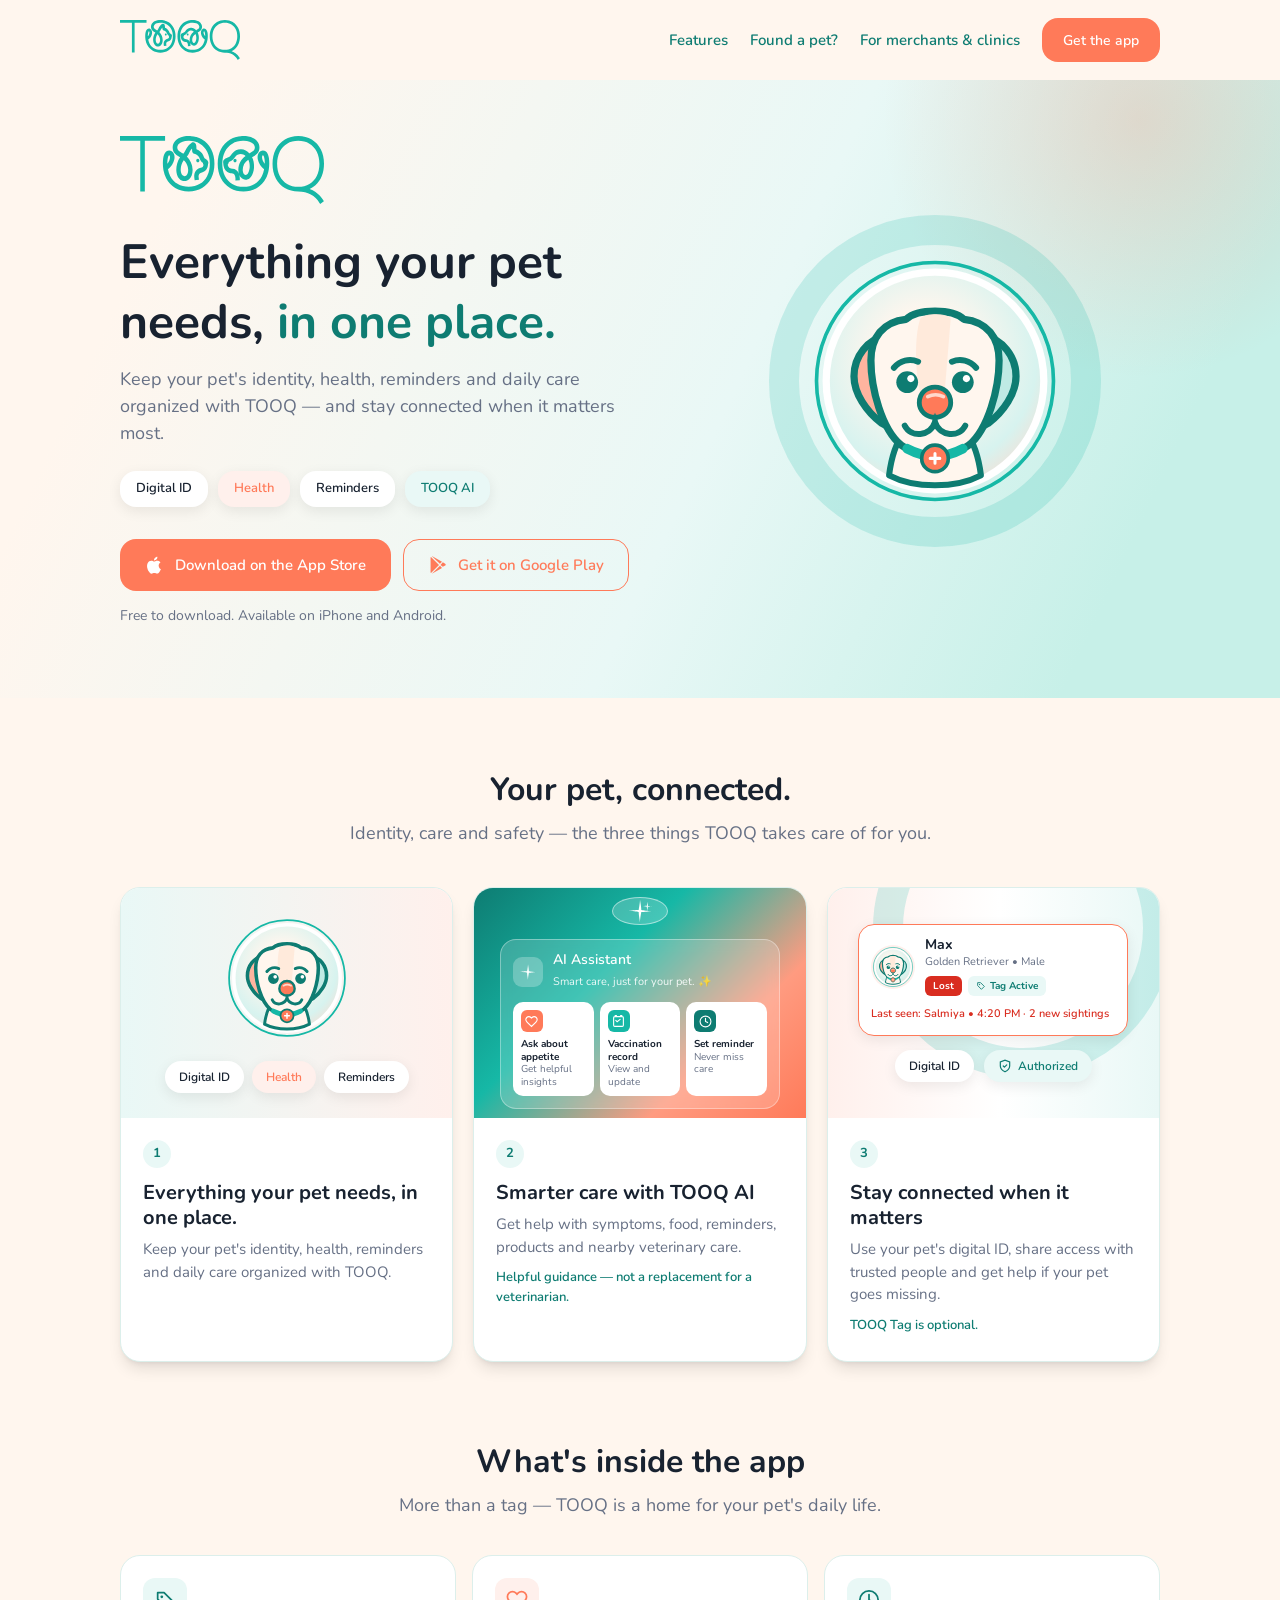
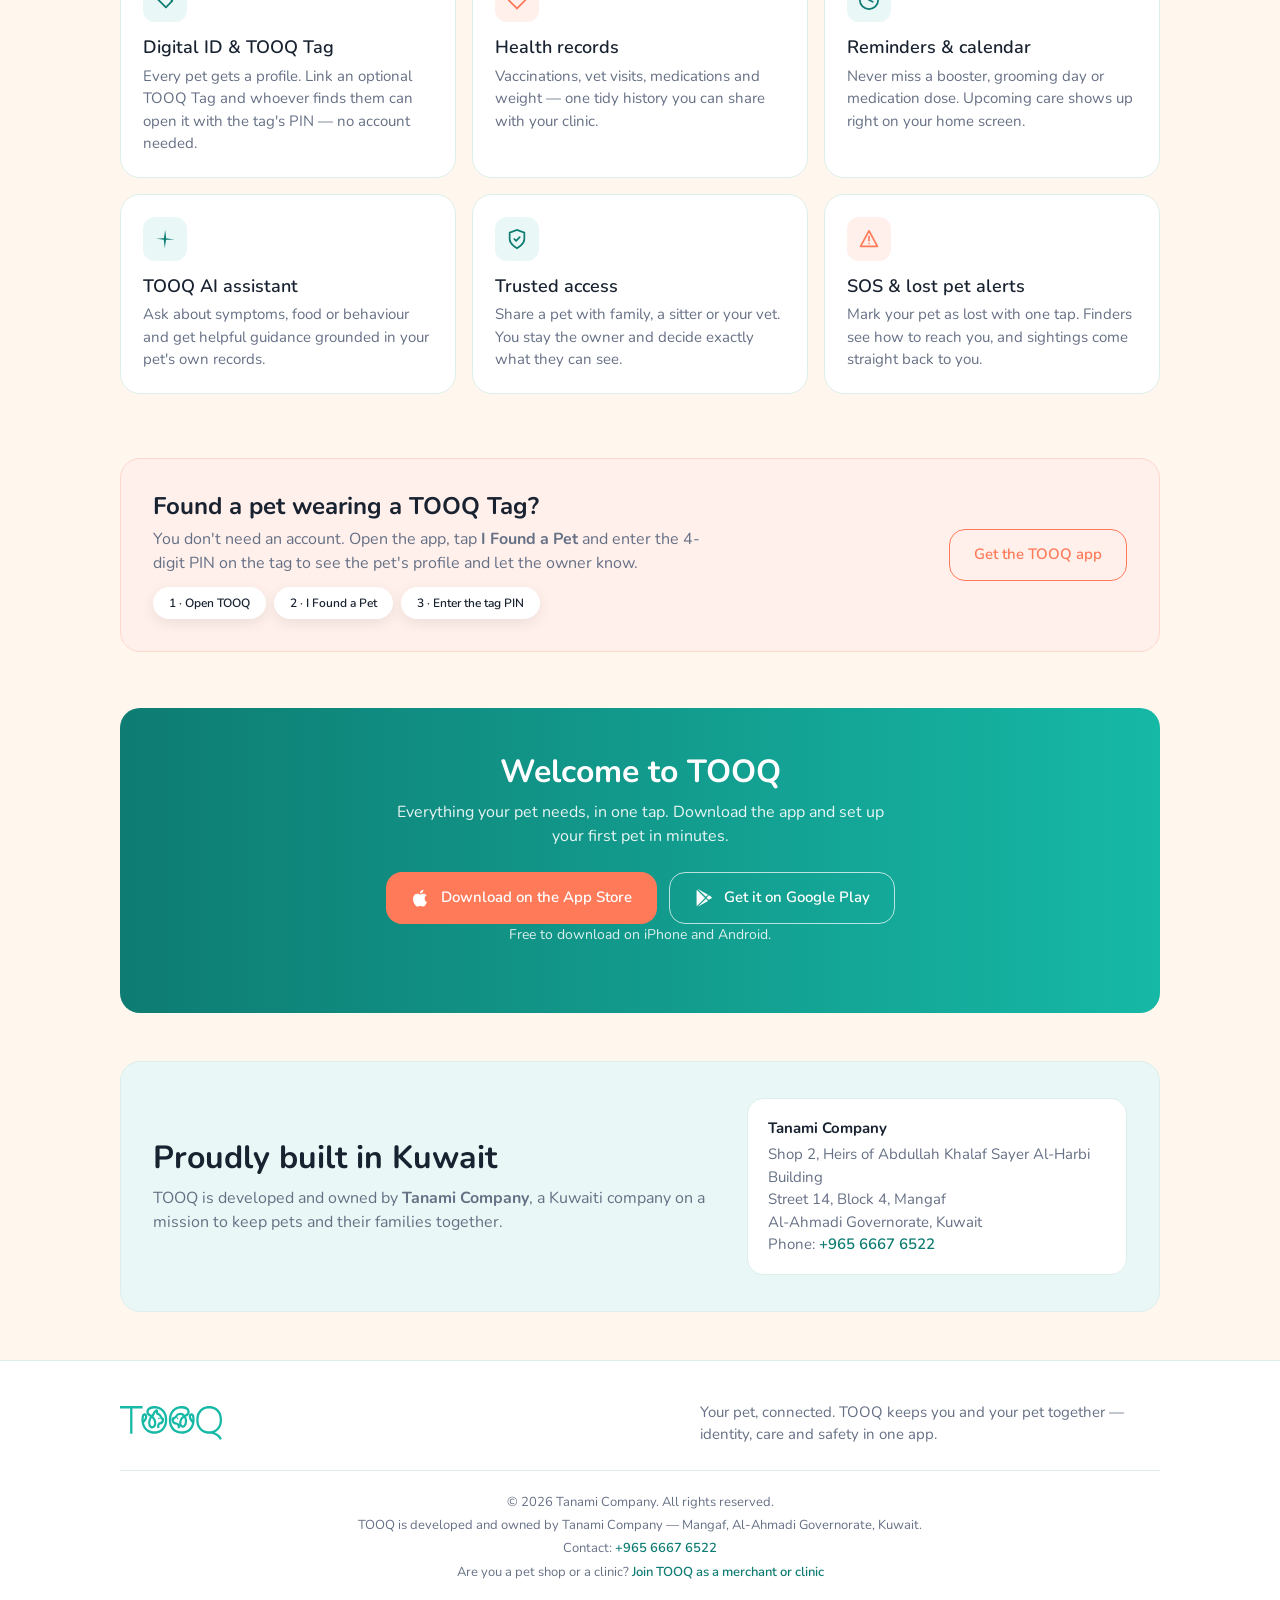
==== commit ccfd7f1d: "links" ====
--- a/index.html
+++ b/index.html
@@ -363,12 +363,12 @@
               <svg viewBox="0 0 24 24" fill="currentColor" aria-hidden="true"><path d="M16.365 12.79c-.024-2.58 2.107-3.82 2.203-3.88-1.2-1.755-3.067-1.995-3.732-2.022-1.59-.16-3.1.937-3.907.937-.805 0-2.05-.914-3.37-.89-1.733.026-3.333 1.008-4.226 2.56-1.803 3.126-.46 7.754 1.295 10.29.858 1.24 1.88 2.634 3.222 2.584 1.293-.052 1.782-.837 3.346-.837 1.563 0 2.003.837 3.372.81 1.392-.026 2.274-1.263 3.126-2.508.985-1.44 1.392-2.834 1.416-2.906-.03-.013-2.718-1.043-2.745-4.138zM13.79 5.22c.713-.864 1.194-2.066 1.063-3.263-1.027.042-2.27.684-3.007 1.547-.66.764-1.238 1.987-1.083 3.16 1.146.089 2.315-.582 3.027-1.444z"/></svg>
               Download on the App Store
             </a>
-            <span class="btn btn-ghost" role="link" aria-disabled="true" title="Google Play version coming soon">
+            <a class="btn btn-ghost" href="https://play.google.com/store/apps/details?id=com.tooqapp.com" rel="noopener">
               <svg viewBox="0 0 24 24" fill="currentColor" aria-hidden="true"><path d="M3.6 2.3 13.2 12 3.6 21.7c-.3-.2-.5-.6-.5-1V3.3c0-.4.2-.8.5-1zm1.3-.6c.2-.1.5-.1.8 0l11.1 6.4-2.5 2.5L5 1.7zm12.9 7.1 2.8 1.6c.9.5.9 1.7 0 2.2l-2.8 1.6L15 11.9l2.8-3.1zM4.9 22.3l9.5-9.3 2.4 2.5-11.1 6.4c-.3.2-.6.2-.8.4z"/></svg>
-              Google Play — coming soon
-            </span>
-          </div>
-          <p class="store-note supporting">Free to download. Available on iPhone today, Android soon.</p>
+              Get it on Google Play
+            </a>
+          </div>
+          <p class="store-note supporting">Free to download. Available on iPhone and Android.</p>
         </div>
         <div class="hero-visual" aria-hidden="true">
           <div class="avatar-frame">
@@ -527,7 +527,7 @@
               <span class="chip">3 · Enter the tag PIN</span>
             </div>
           </div>
-          <a class="btn btn-ghost" href="https://apps.apple.com/app/id6792516587" rel="noopener">Get TOOQ on iPhone</a>
+          <a class="btn btn-ghost" href="#get-the-app">Get the TOOQ app</a>
         </div>
       </div>
     </section>
@@ -542,12 +542,12 @@
               <svg viewBox="0 0 24 24" fill="currentColor" aria-hidden="true"><path d="M16.365 12.79c-.024-2.58 2.107-3.82 2.203-3.88-1.2-1.755-3.067-1.995-3.732-2.022-1.59-.16-3.1.937-3.907.937-.805 0-2.05-.914-3.37-.89-1.733.026-3.333 1.008-4.226 2.56-1.803 3.126-.46 7.754 1.295 10.29.858 1.24 1.88 2.634 3.222 2.584 1.293-.052 1.782-.837 3.346-.837 1.563 0 2.003.837 3.372.81 1.392-.026 2.274-1.263 3.126-2.508.985-1.44 1.392-2.834 1.416-2.906-.03-.013-2.718-1.043-2.745-4.138zM13.79 5.22c.713-.864 1.194-2.066 1.063-3.263-1.027.042-2.27.684-3.007 1.547-.66.764-1.238 1.987-1.083 3.16 1.146.089 2.315-.582 3.027-1.444z"/></svg>
               Download on the App Store
             </a>
-            <span class="btn btn-ghost" role="link" aria-disabled="true" title="Google Play version coming soon">
+            <a class="btn btn-ghost" href="https://play.google.com/store/apps/details?id=com.tooqapp.com" rel="noopener">
               <svg viewBox="0 0 24 24" fill="currentColor" aria-hidden="true"><path d="M3.6 2.3 13.2 12 3.6 21.7c-.3-.2-.5-.6-.5-1V3.3c0-.4.2-.8.5-1zm1.3-.6c.2-.1.5-.1.8 0l11.1 6.4-2.5 2.5L5 1.7zm12.9 7.1 2.8 1.6c.9.5.9 1.7 0 2.2l-2.8 1.6L15 11.9l2.8-3.1zM4.9 22.3l9.5-9.3 2.4 2.5-11.1 6.4c-.3.2-.6.2-.8.4z"/></svg>
-              Google Play — coming soon
-            </span>
-          </div>
-          <p class="store-note supporting">Android users: we'll announce the Google Play release here.</p>
+              Get it on Google Play
+            </a>
+          </div>
+          <p class="store-note supporting">Free to download on iPhone and Android.</p>
         </div>
       </div>
     </section>
